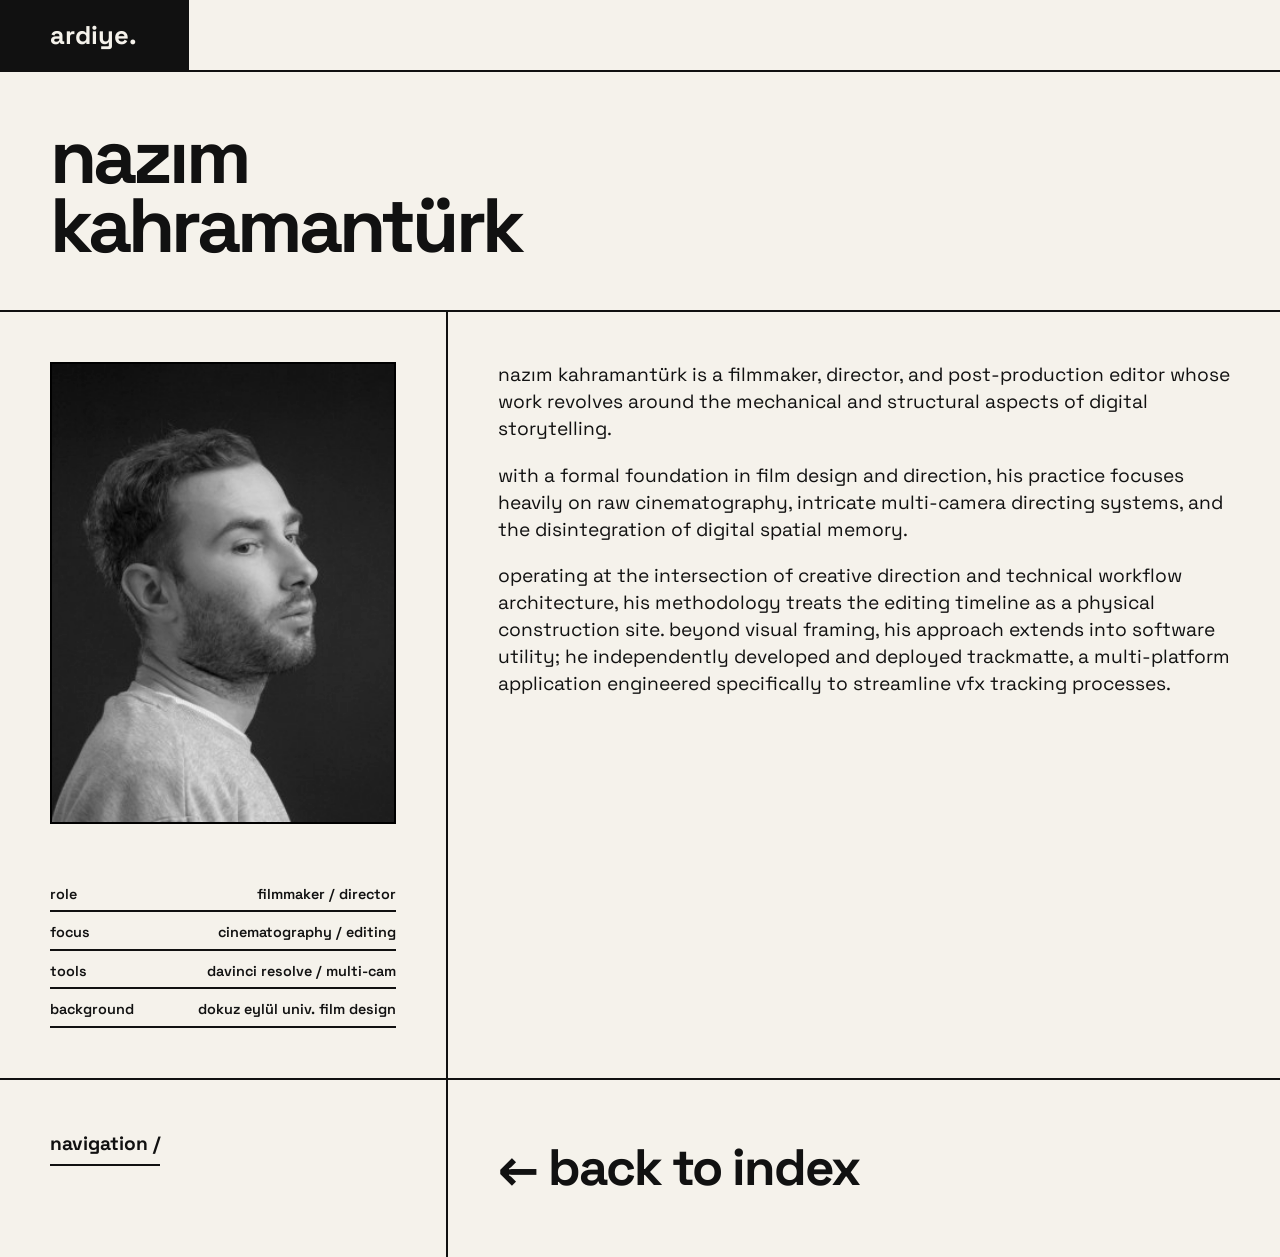
==== artist-nazim.html @ 54eaecc5 "Create artist-nazim.html" ====
<!DOCTYPE html>
<html lang="en">
<head>
  <meta charset="UTF-8">
  <meta name="viewport" content="width=device-width, initial-scale=1.0">
  <title>nazım kahramantürk / ardiye.</title>
  <link rel="stylesheet" href="style.css">
</head>
<body>

  <header class="header">
    <a href="index.html" class="logo">ardiye.</a>
    <button class="menu-btn" onclick="window.location.href='index.html'">&larr; back</button>
  </header>

  <main>
    <section class="detail-hero">
      <h1 class="detail-title">nazım<br>kahramantürk</h1>
    </section>

    <section class="grid-section">
      <div class="section-head">
        <img src="images/nazim-portrait.jpg" alt="nazım kahramantürk" class="detail-img portrait">
        <ul class="detail-meta-list">
          <li><span>role</span> <span>filmmaker / director</span></li>
          <li><span>focus</span> <span>cinematography / editing</span></li>
          <li><span>tools</span> <span>davinci resolve / multi-cam</span></li>
          <li><span>background</span> <span>dokuz eylül univ. film design</span></li>
        </ul>
      </div>
      
      <div class="section-body">
        <div class="text-body" style="font-size: clamp(1.2rem, 1.5vw, 1.5rem); line-height: 1.4;">
          <p>nazım kahramantürk is a filmmaker, director, and post-production editor whose work revolves around the mechanical and structural aspects of digital storytelling.</p>
          <p>with a formal foundation in film design and direction, his practice focuses heavily on raw cinematography, intricate multi-camera directing systems, and the disintegration of digital spatial memory.</p>
          <p>operating at the intersection of creative direction and technical workflow architecture, his methodology treats the editing timeline as a physical construction site. beyond visual framing, his approach extends into software utility; he independently developed and deployed trackmatte, a multi-platform application engineered specifically to streamline vfx tracking processes.</p>
        </div>
      </div>
    </section>

    <section class="grid-section" style="border-bottom: none;">
      <div class="section-head"><span class="section-num">navigation /</span></div>
      <div class="section-body">
        <a href="index.html#residents" class="back-link">&larr; back to index</a>
      </div>
    </section>
  </main>

  <script src="app.js"></script>
</body>
</html>
---- style.css ----
/* ==========================================
   ARDIYE // PURE BAUHAUS (RED & INK ONLY)
   ========================================== */
@import url('https://fonts.googleapis.com/css2?family=Space+Grotesk:wght@300;400;600;700&display=swap');

:root {
  /* Strictly Red & Black Palette */
  --b-bg: #f5f2eb;       
  --b-ink: #111111;      
  --b-red: #da291c;      
  
  /* Layout */
  --border-main: 2.5px solid var(--b-ink);
  --pad: clamp(20px, 4vw, 50px);
  --h-height: clamp(60px, 8vh, 80px);
  --f-main: 'Space Grotesk', sans-serif;
}

*, *::before, *::after { box-sizing: border-box; margin: 0; padding: 0; }
html { scroll-behavior: smooth; background: var(--b-bg); }

body {
  background-color: var(--b-bg);
  color: var(--b-ink);
  font-family: var(--f-main);
  font-size: 18px;
  line-height: 1.5;
  text-transform: lowercase; 
  -webkit-font-smoothing: antialiased;
  overflow-x: hidden;
}

a, button { text-decoration: none; color: inherit; outline: none; background: none; border: none; cursor: pointer; }

/* --- HEADER & NAVIGATION --- */
.header {
  position: fixed; top: 0; left: 0; width: 100%; 
  height: var(--h-height);
  display: flex; justify-content: space-between; align-items: center;
  background: var(--b-bg);
  border-bottom: var(--border-main);
  z-index: 1000;
}

.logo { 
  font-weight: 700; font-size: clamp(1.5rem, 2vw, 2rem); 
  padding: 0 var(--pad); border-right: var(--border-main);
  height: 100%; display: flex; align-items: center;
  background: var(--b-ink); color: var(--b-bg);
  transition: all 0.3s ease;
}
.logo:hover { background: var(--b-red); color: var(--b-bg); }

.desktop-nav { display: flex; height: 100%; flex: 1; }
.nav-link { 
  padding: 0 clamp(15px, 2vw, 30px); font-weight: 600;
  border-right: var(--border-main);
  display: flex; align-items: center; justify-content: center;
  transition: all 0.2s ease;
}
.nav-link:hover { background: var(--b-red); color: var(--b-bg); } 

.menu-btn { 
  display: none; padding: 0 var(--pad); font-weight: 700; 
  height: 100%; border-left: var(--border-main); transition: all 0.2s ease;
}
.menu-btn:hover { background: var(--b-red); color: var(--b-bg); }

/* --- MOBILE DRAWER --- */
.mobile-drawer {
  position: fixed; top: var(--h-height); left: 0; width: 100%;
  background: var(--b-bg); border-bottom: var(--border-main);
  display: flex; flex-direction: column; 
  transform: translateY(-100%); opacity: 0; pointer-events: none;
  transition: all 0.4s ease; z-index: 999;
}
.mobile-drawer.is-open { transform: translateY(0); opacity: 1; pointer-events: auto; }
.mobile-drawer .nav-link { 
  border-right: none; border-bottom: var(--border-main); 
  padding: 20px var(--pad); justify-content: flex-start; 
}
.mobile-drawer .nav-link:hover { background: var(--b-red); color: var(--b-bg); }

/* --- HERO SECTION --- */
.hero {
  margin-top: var(--h-height); 
  min-height: calc(75vh - var(--h-height)); 
  padding: var(--pad); 
  display: flex; align-items: flex-end;
  border-bottom: var(--border-main);
}
.hero-title {
  font-size: clamp(3rem, 10vw, 12rem);
  font-weight: 700; line-height: 0.85; letter-spacing: -0.05em;
}
.hero-title span { 
  display: block; font-size: clamp(1rem, 2vw, 2rem); 
  font-weight: 400; color: var(--b-ink); 
  margin-bottom: 20px; letter-spacing: 0; 
}

/* --- GRID SYSTEM & SECTIONS (35% / 65% RATIO) --- */
.grid-section { border-bottom: var(--border-main); display: grid; grid-template-columns: 35% 65%; }

.section-head { 
  padding: var(--pad); border-right: var(--border-main); 
  display: flex; flex-direction: column; justify-content: flex-start; gap: 30px;
}
.title-group { display: flex; flex-direction: column; gap: 5px; }
.section-num { font-size: 1.2rem; font-weight: 700; color: var(--b-ink); border-bottom: 2px solid var(--b-ink); padding-bottom: 5px; width: max-content; }
.section-title { font-size: clamp(2rem, 3.5vw, 3.5rem); font-weight: 700; letter-spacing: -0.04em; line-height: 1; }
.section-desc { font-size: clamp(1rem, 1.2vw, 1.1rem); font-weight: 600; line-height: 1.4; }

.section-body { padding: var(--pad); }

/* --- TYPOGRAPHY --- */
.text-body { font-size: clamp(1rem, 1.2vw, 1.2rem); display: flex; flex-direction: column; gap: 20px; font-weight: 400; }

/* --- GALLERY CARDS (HOVER: ONLY RED) --- */
.card-grid { display: grid; grid-template-columns: 1fr 1fr; gap: 20px; }

.b-card { 
  border: var(--border-main); padding: 15px; 
  display: flex; flex-direction: column; gap: 12px;
  transition: all 0.2s ease; background: var(--b-bg); color: var(--b-ink);
}
.b-card:hover { 
  transform: translate(-6px, -6px); 
  box-shadow: 6px 6px 0px var(--b-ink); 
  background: var(--b-red); 
  color: var(--b-bg);
}

.card-img { 
  width: 100%; aspect-ratio: 4/3; 
  border: var(--border-main); overflow: hidden; 
  background: var(--b-ink);
}
.card-img.square { aspect-ratio: 1/1; }
.card-img img { width: 100%; height: 100%; object-fit: cover; filter: grayscale(100%) contrast(1.2); transition: filter 0.3s; }
.b-card:hover .card-img img { filter: grayscale(0%); }

.card-meta { 
  font-size: 0.75rem; font-weight: 700; 
  border-bottom: 2px solid currentColor; padding-bottom: 5px; 
  display: flex; justify-content: space-between; 
}
.card-title { font-size: clamp(1.2rem, 1.5vw, 1.8rem); font-weight: 700; letter-spacing: -1px; line-height: 1.1; }
.card-desc { font-size: 0.9rem; line-height: 1.4; }

/* --- FOOTER / CONTACT --- */
.contact-grid { display: flex; align-items: center; justify-content: space-between; height: 100%; }
.contact-icon { 
  color: var(--b-ink); transition: transform 0.2s, color 0.2s; 
  display: inline-block;
}
.contact-icon:hover { color: var(--b-red); transform: scale(1.05); }

.social-nav { display: flex; flex-direction: column; gap: 10px; font-weight: 600; text-align: right; }
.social-nav a { transition: all 0.2s; }
.social-nav a:hover { color: var(--b-red); padding-right: 10px; }

/* --- DETAIL PAGES --- */
.detail-hero { margin-top: var(--h-height); padding: var(--pad); border-bottom: var(--border-main); }
.detail-title { font-size: clamp(3rem, 6vw, 8rem); font-weight: 700; letter-spacing: -0.05em; line-height: 0.9; }

.detail-img { width: 100%; border: var(--border-main); filter: grayscale(100%) contrast(1.2); display: block; }
.detail-img.portrait { aspect-ratio: 3/4; object-fit: cover; }

.detail-meta-list { display: flex; flex-direction: column; gap: 10px; font-weight: 600; font-size: 0.9rem; margin-top: 30px; }
.detail-meta-list li { border-bottom: 2px solid var(--b-ink); padding-bottom: 5px; display: flex; justify-content: space-between; }

.back-link { font-size: clamp(2rem, 4vw, 4rem); font-weight: 700; letter-spacing: -2px; transition: color 0.2s; }
.back-link:hover { color: var(--b-red); }

/* --- RESPONSIVE BREAKPOINTS --- */
@media (max-width: 950px) {
  .desktop-nav { display: none; }
  .menu-btn { display: flex; align-items: center; justify-content: center; }
  .grid-section { grid-template-columns: 1fr; }
  .section-head { border-right: none; border-bottom: var(--border-main); flex-direction: column; gap: 20px; }
}
@media (max-width: 650px) {
  .card-grid { grid-template-columns: 1fr; }
  .contact-grid { flex-direction: column; align-items: flex-start; gap: 40px; }
  .social-nav { text-align: left; }
  .social-nav a:hover { padding-right: 0; padding-left: 10px; }
}
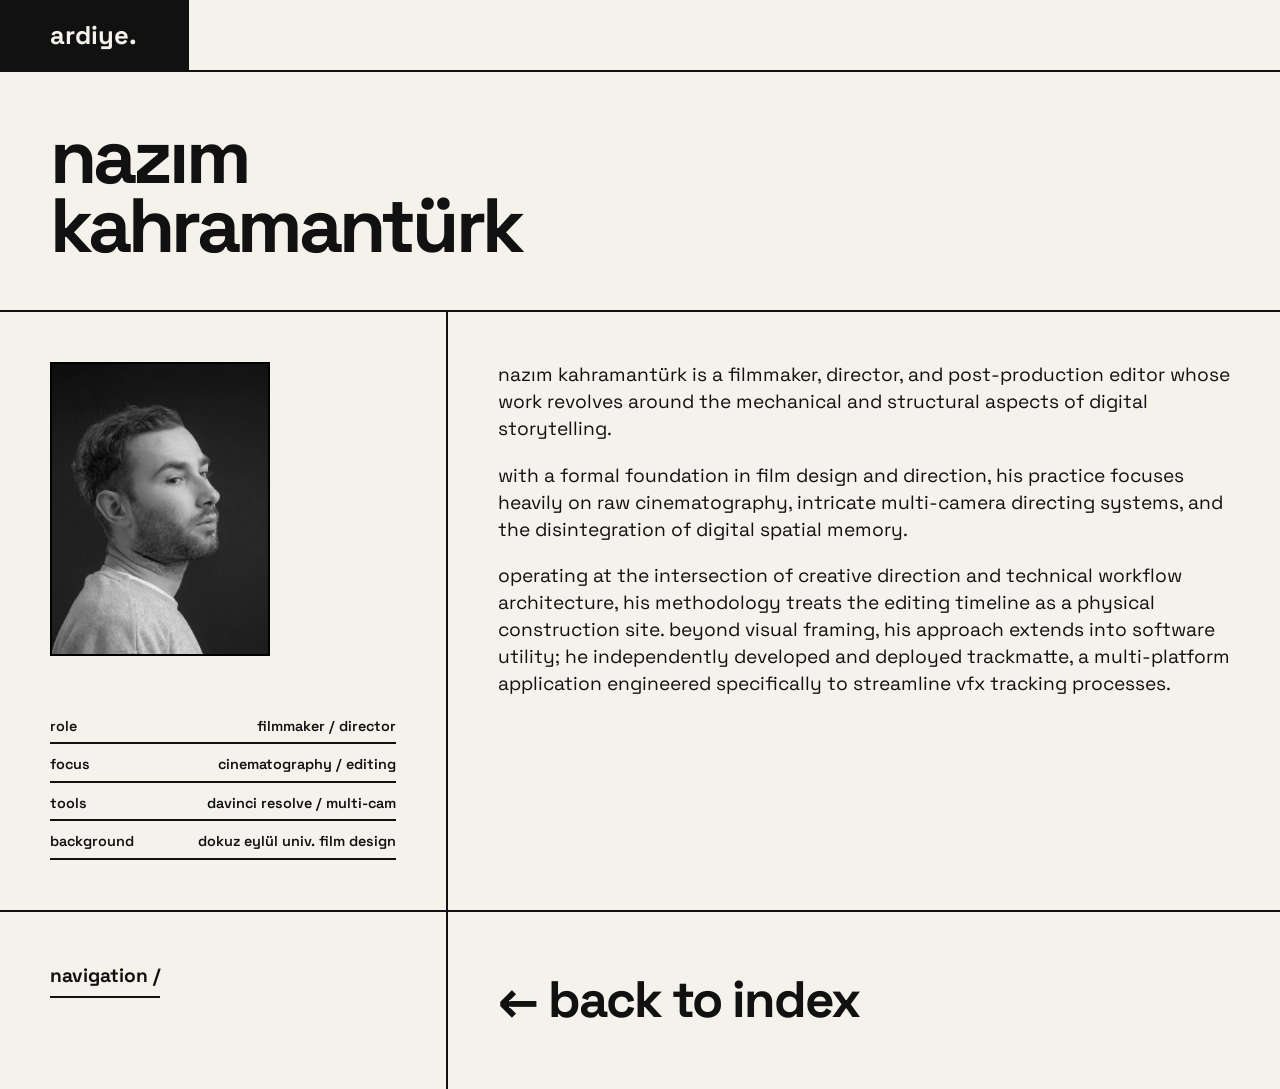
==== commit e2801ea5: "Update artist-nazim.html" ====
--- a/artist-nazim.html
+++ b/artist-nazim.html
@@ -20,6 +20,7 @@
 
     <section class="grid-section">
       <div class="section-head">
+        <!-- portrait class'ı sayesinde style.css'ten %50 genişlik alacak -->
         <img src="images/nazim-portrait.jpg" alt="nazım kahramantürk" class="detail-img portrait">
         <ul class="detail-meta-list">
           <li><span>role</span> <span>filmmaker / director</span></li>
--- a/style.css
+++ b/style.css
@@ -1,5 +1,5 @@
 /* ==========================================
-   ARDIYE // PURE BAUHAUS (RED & INK ONLY)
+   ARDIYE // PURE BAUHAUS (INK & RED ACCENTS)
    ========================================== */
 @import url('https://fonts.googleapis.com/css2?family=Space+Grotesk:wght@300;400;600;700&display=swap');
 
@@ -58,7 +58,7 @@
   display: flex; align-items: center; justify-content: center;
   transition: all 0.2s ease;
 }
-.nav-link:hover { background: var(--b-red); color: var(--b-bg); } 
+.nav-link:hover { background: var(--b-red); color: var(--b-bg); } /* Menü hover: kırmızı */
 
 .menu-btn { 
   display: none; padding: 0 var(--pad); font-weight: 700; 
@@ -116,7 +116,7 @@
 /* --- TYPOGRAPHY --- */
 .text-body { font-size: clamp(1rem, 1.2vw, 1.2rem); display: flex; flex-direction: column; gap: 20px; font-weight: 400; }
 
-/* --- GALLERY CARDS (HOVER: ONLY RED) --- */
+/* --- GALLERY CARDS (HOVER: ONLY BLACK NOW) --- */
 .card-grid { display: grid; grid-template-columns: 1fr 1fr; gap: 20px; }
 
 .b-card { 
@@ -127,7 +127,7 @@
 .b-card:hover { 
   transform: translate(-6px, -6px); 
   box-shadow: 6px 6px 0px var(--b-ink); 
-  background: var(--b-red); 
+  background: var(--b-ink); /* Hover rengi tamamen siyah yapıldı */
   color: var(--b-bg);
 }
 
@@ -148,24 +148,40 @@
 .card-title { font-size: clamp(1.2rem, 1.5vw, 1.8rem); font-weight: 700; letter-spacing: -1px; line-height: 1.1; }
 .card-desc { font-size: 0.9rem; line-height: 1.4; }
 
-/* --- FOOTER / CONTACT --- */
+/* --- FOOTER / CONTACT (INVERTED - SOLID BLACK BLOCK) --- */
+#contact {
+  background-color: var(--b-ink);
+  color: var(--b-bg);
+}
+#contact .section-head {
+  border-right: 2.5px solid var(--b-bg); /* Siyah zemin üzerindeki dikey çizgi kağıt rengi oldu */
+}
+#contact .section-num {
+  color: var(--b-bg);
+  border-bottom-color: var(--b-bg);
+}
+#contact .section-desc {
+  color: rgba(245, 242, 235, 0.7); /* Alt metin biraz daha yumuşak */
+}
 .contact-grid { display: flex; align-items: center; justify-content: space-between; height: 100%; }
+
 .contact-icon { 
-  color: var(--b-ink); transition: transform 0.2s, color 0.2s; 
+  color: var(--b-bg); /* İkon kağıt rengi */
+  transition: transform 0.2s, color 0.2s; 
   display: inline-block;
 }
-.contact-icon:hover { color: var(--b-red); transform: scale(1.05); }
+.contact-icon:hover { color: var(--b-red); transform: scale(1.05); } /* Kırmızı vurgu korundu */
 
 .social-nav { display: flex; flex-direction: column; gap: 10px; font-weight: 600; text-align: right; }
-.social-nav a { transition: all 0.2s; }
-.social-nav a:hover { color: var(--b-red); padding-right: 10px; }
+.social-nav a { color: var(--b-bg); transition: all 0.2s; } /* Yazılar kağıt rengi */
+.social-nav a:hover { color: var(--b-red); padding-right: 10px; } /* Hover Kırmızı */
 
 /* --- DETAIL PAGES --- */
 .detail-hero { margin-top: var(--h-height); padding: var(--pad); border-bottom: var(--border-main); }
 .detail-title { font-size: clamp(3rem, 6vw, 8rem); font-weight: 700; letter-spacing: -0.05em; line-height: 0.9; }
 
 .detail-img { width: 100%; border: var(--border-main); filter: grayscale(100%) contrast(1.2); display: block; }
-.detail-img.portrait { aspect-ratio: 3/4; object-fit: cover; }
+.detail-img.portrait { width: 50%; min-width: 220px; aspect-ratio: 3/4; object-fit: cover; }
 
 .detail-meta-list { display: flex; flex-direction: column; gap: 10px; font-weight: 600; font-size: 0.9rem; margin-top: 30px; }
 .detail-meta-list li { border-bottom: 2px solid var(--b-ink); padding-bottom: 5px; display: flex; justify-content: space-between; }
@@ -179,6 +195,10 @@
   .menu-btn { display: flex; align-items: center; justify-content: center; }
   .grid-section { grid-template-columns: 1fr; }
   .section-head { border-right: none; border-bottom: var(--border-main); flex-direction: column; gap: 20px; }
+  
+  /* Footer mobilde alta düştüğünde yatay çizgi rengi kağıt rengi olur */
+  #contact .section-head { border-right: none; border-bottom: 2.5px solid var(--b-bg); }
+  .detail-img.portrait { width: 100%; } 
 }
 @media (max-width: 650px) {
   .card-grid { grid-template-columns: 1fr; }
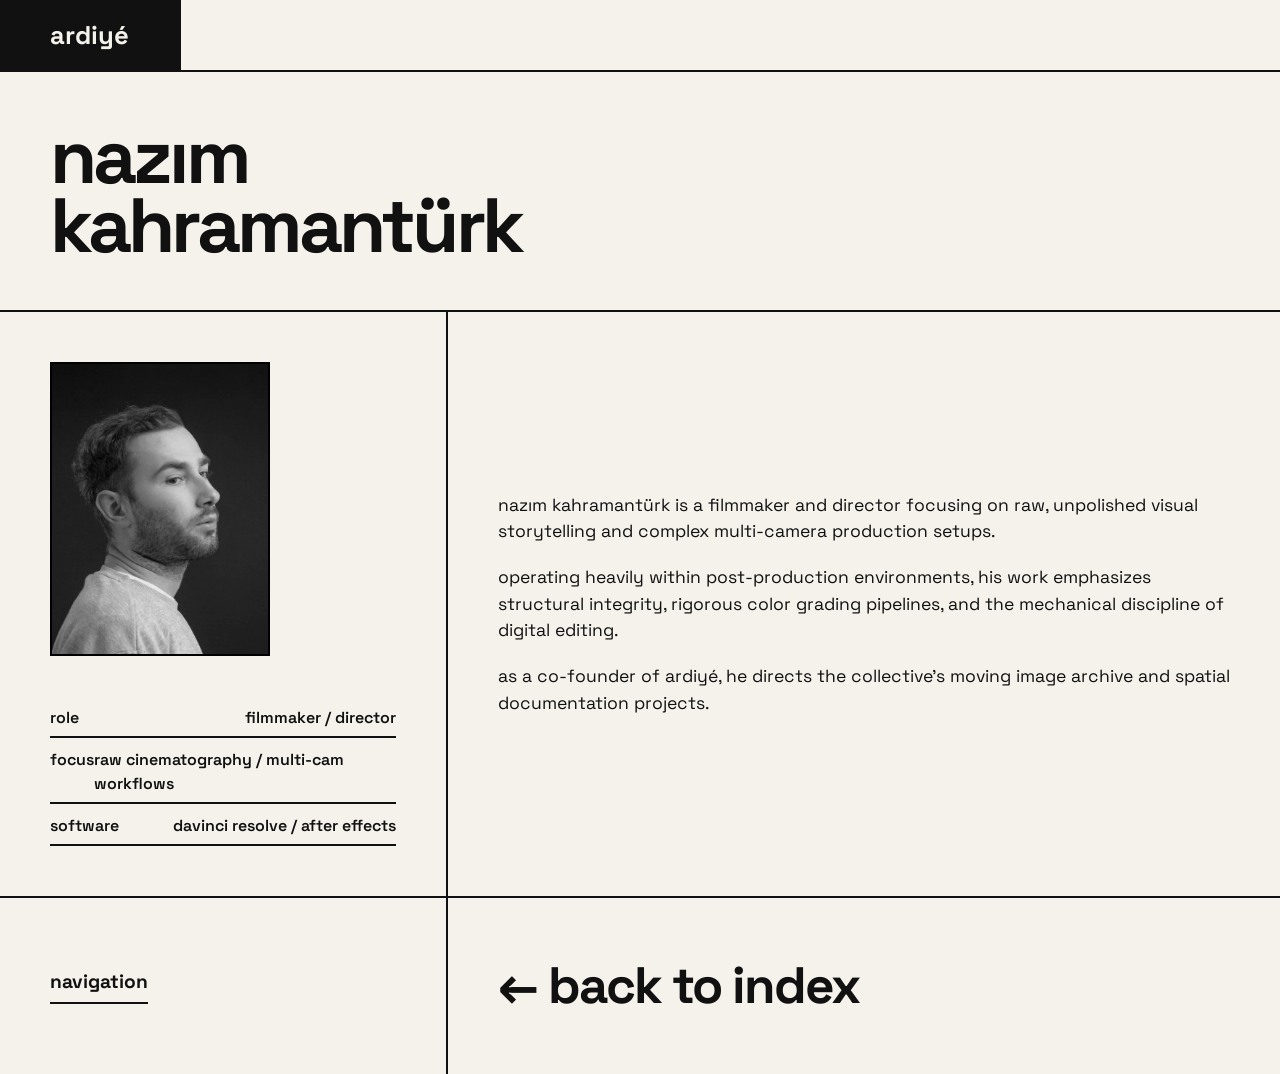
==== commit 4695f467: "Add files via upload" ====
--- a/artist-nazim.html
+++ b/artist-nazim.html
@@ -3,13 +3,13 @@
 <head>
   <meta charset="UTF-8">
   <meta name="viewport" content="width=device-width, initial-scale=1.0">
-  <title>nazım kahramantürk / ardiye.</title>
+  <title>nazım kahramantürk / ardiyé</title>
   <link rel="stylesheet" href="style.css">
 </head>
 <body>
 
   <header class="header">
-    <a href="index.html" class="logo">ardiye.</a>
+    <a href="index.html" class="logo">ardiyé</a>
     <button class="menu-btn" onclick="window.location.href='index.html'">&larr; back</button>
   </header>
 
@@ -20,27 +20,25 @@
 
     <section class="grid-section">
       <div class="section-head">
-        <!-- portrait class'ı sayesinde style.css'ten %50 genişlik alacak -->
         <img src="images/nazim-portrait.jpg" alt="nazım kahramantürk" class="detail-img portrait">
         <ul class="detail-meta-list">
           <li><span>role</span> <span>filmmaker / director</span></li>
-          <li><span>focus</span> <span>cinematography / editing</span></li>
-          <li><span>tools</span> <span>davinci resolve / multi-cam</span></li>
-          <li><span>background</span> <span>dokuz eylül univ. film design</span></li>
+          <li><span>focus</span> <span>raw cinematography / multi-cam workflows</span></li>
+          <li><span>software</span> <span>davinci resolve / after effects</span></li>
         </ul>
       </div>
       
       <div class="section-body">
-        <div class="text-body" style="font-size: clamp(1.2rem, 1.5vw, 1.5rem); line-height: 1.4;">
-          <p>nazım kahramantürk is a filmmaker, director, and post-production editor whose work revolves around the mechanical and structural aspects of digital storytelling.</p>
-          <p>with a formal foundation in film design and direction, his practice focuses heavily on raw cinematography, intricate multi-camera directing systems, and the disintegration of digital spatial memory.</p>
-          <p>operating at the intersection of creative direction and technical workflow architecture, his methodology treats the editing timeline as a physical construction site. beyond visual framing, his approach extends into software utility; he independently developed and deployed trackmatte, a multi-platform application engineered specifically to streamline vfx tracking processes.</p>
+        <div class="text-body">
+          <p>nazım kahramantürk is a filmmaker and director focusing on raw, unpolished visual storytelling and complex multi-camera production setups.</p>
+          <p>operating heavily within post-production environments, his work emphasizes structural integrity, rigorous color grading pipelines, and the mechanical discipline of digital editing.</p>
+          <p>as a co-founder of ardiyé, he directs the collective's moving image archive and spatial documentation projects.</p>
         </div>
       </div>
     </section>
 
     <section class="grid-section" style="border-bottom: none;">
-      <div class="section-head"><span class="section-num">navigation /</span></div>
+      <div class="section-head"><span class="section-num">navigation</span></div>
       <div class="section-body">
         <a href="index.html#residents" class="back-link">&larr; back to index</a>
       </div>
@@ -49,4 +47,4 @@
 
   <script src="app.js"></script>
 </body>
-</html>
+</html>
--- a/style.css
+++ b/style.css
@@ -1,15 +1,13 @@
 /* ==========================================
-   ARDIYE // PURE BAUHAUS (INK & RED ACCENTS)
+   ARDIYE // PURE BAUHAUS (NAV LEFT MASTER CSS)
    ========================================== */
 @import url('https://fonts.googleapis.com/css2?family=Space+Grotesk:wght@300;400;600;700&display=swap');
 
 :root {
-  /* Strictly Red & Black Palette */
   --b-bg: #f5f2eb;       
   --b-ink: #111111;      
   --b-red: #da291c;      
   
-  /* Layout */
   --border-main: 2.5px solid var(--b-ink);
   --pad: clamp(20px, 4vw, 50px);
   --h-height: clamp(60px, 8vh, 80px);
@@ -32,7 +30,7 @@
 
 a, button { text-decoration: none; color: inherit; outline: none; background: none; border: none; cursor: pointer; }
 
-/* --- HEADER & NAVIGATION --- */
+/* --- HEADER & NAVIGATION (SOLA DAYALI / ESKİ DÜZEN) --- */
 .header {
   position: fixed; top: 0; left: 0; width: 100%; 
   height: var(--h-height);
@@ -47,7 +45,7 @@
   padding: 0 var(--pad); border-right: var(--border-main);
   height: 100%; display: flex; align-items: center;
   background: var(--b-ink); color: var(--b-bg);
-  transition: all 0.3s ease;
+  transition: background 0.3s ease;
 }
 .logo:hover { background: var(--b-red); color: var(--b-bg); }
 
@@ -56,13 +54,13 @@
   padding: 0 clamp(15px, 2vw, 30px); font-weight: 600;
   border-right: var(--border-main);
   display: flex; align-items: center; justify-content: center;
-  transition: all 0.2s ease;
-}
-.nav-link:hover { background: var(--b-red); color: var(--b-bg); } /* Menü hover: kırmızı */
+  transition: background 0.2s ease, color 0.2s ease;
+}
+.nav-link:hover { background: var(--b-red); color: var(--b-bg); } 
 
 .menu-btn { 
   display: none; padding: 0 var(--pad); font-weight: 700; 
-  height: 100%; border-left: var(--border-main); transition: all 0.2s ease;
+  height: 100%; border-left: var(--border-main); transition: background 0.2s ease;
 }
 .menu-btn:hover { background: var(--b-red); color: var(--b-bg); }
 
@@ -72,7 +70,7 @@
   background: var(--b-bg); border-bottom: var(--border-main);
   display: flex; flex-direction: column; 
   transform: translateY(-100%); opacity: 0; pointer-events: none;
-  transition: all 0.4s ease; z-index: 999;
+  transition: transform 0.4s ease, opacity 0.4s ease; z-index: 999;
 }
 .mobile-drawer.is-open { transform: translateY(0); opacity: 1; pointer-events: auto; }
 .mobile-drawer .nav-link { 
@@ -84,50 +82,52 @@
 /* --- HERO SECTION --- */
 .hero {
   margin-top: var(--h-height); 
-  min-height: calc(75vh - var(--h-height)); 
+  min-height: 45vh; 
   padding: var(--pad); 
   display: flex; align-items: flex-end;
   border-bottom: var(--border-main);
 }
 .hero-title {
-  font-size: clamp(3rem, 10vw, 12rem);
+  font-size: clamp(3rem, 8vw, 10rem);
   font-weight: 700; line-height: 0.85; letter-spacing: -0.05em;
 }
 .hero-title span { 
-  display: block; font-size: clamp(1rem, 2vw, 2rem); 
+  display: block; font-size: clamp(1rem, 1.5vw, 1.8rem); 
   font-weight: 400; color: var(--b-ink); 
-  margin-bottom: 20px; letter-spacing: 0; 
-}
-
-/* --- GRID SYSTEM & SECTIONS (35% / 65% RATIO) --- */
-.grid-section { border-bottom: var(--border-main); display: grid; grid-template-columns: 35% 65%; }
+  margin-bottom: 15px; letter-spacing: 0; 
+}
+
+/* --- GRID SYSTEM & SECTIONS --- */
+.grid-section { border-bottom: var(--border-main); display: grid; grid-template-columns: 35% 65%; align-items: center; }
 
 .section-head { 
   padding: var(--pad); border-right: var(--border-main); 
-  display: flex; flex-direction: column; justify-content: flex-start; gap: 30px;
+  display: flex; flex-direction: column; justify-content: center; gap: 20px;
+  height: 100%;
 }
 .title-group { display: flex; flex-direction: column; gap: 5px; }
 .section-num { font-size: 1.2rem; font-weight: 700; color: var(--b-ink); border-bottom: 2px solid var(--b-ink); padding-bottom: 5px; width: max-content; }
 .section-title { font-size: clamp(2rem, 3.5vw, 3.5rem); font-weight: 700; letter-spacing: -0.04em; line-height: 1; }
-.section-desc { font-size: clamp(1rem, 1.2vw, 1.1rem); font-weight: 600; line-height: 1.4; }
-
-.section-body { padding: var(--pad); }
+.section-desc { font-size: clamp(1.05rem, 1.3vw, 1.2rem); font-weight: 600; line-height: 1.4; }
+
+.section-body { padding: var(--pad); height: 100%; display: flex; flex-direction: column; justify-content: center; }
 
 /* --- TYPOGRAPHY --- */
-.text-body { font-size: clamp(1rem, 1.2vw, 1.2rem); display: flex; flex-direction: column; gap: 20px; font-weight: 400; }
-
-/* --- GALLERY CARDS (HOVER: ONLY BLACK NOW) --- */
-.card-grid { display: grid; grid-template-columns: 1fr 1fr; gap: 20px; }
+.text-body { font-size: clamp(1.1rem, 1.3vw, 1.3rem); display: flex; flex-direction: column; gap: 20px; font-weight: 400; }
+
+/* --- GALLERY CARDS --- */
+.card-grid { display: grid; grid-template-columns: 1fr 1fr; gap: 20px; width: 100%; }
 
 .b-card { 
-  border: var(--border-main); padding: 15px; 
-  display: flex; flex-direction: column; gap: 12px;
-  transition: all 0.2s ease; background: var(--b-bg); color: var(--b-ink);
+  border: var(--border-main); padding: 18px; 
+  display: flex; flex-direction: column; gap: 14px;
+  transition: transform 0.2s ease, box-shadow 0.2s ease, background 0.2s ease; 
+  background: var(--b-bg); color: var(--b-ink);
 }
 .b-card:hover { 
   transform: translate(-6px, -6px); 
   box-shadow: 6px 6px 0px var(--b-ink); 
-  background: var(--b-ink); /* Hover rengi tamamen siyah yapıldı */
+  background: var(--b-ink); 
   color: var(--b-bg);
 }
 
@@ -137,44 +137,104 @@
   background: var(--b-ink);
 }
 .card-img.square { aspect-ratio: 1/1; }
-.card-img img { width: 100%; height: 100%; object-fit: cover; filter: grayscale(100%) contrast(1.2); transition: filter 0.3s; }
+.card-img img { width: 100%; height: 100%; object-fit: cover; filter: grayscale(100%) contrast(1.2); transition: filter 0.3s ease; }
 .b-card:hover .card-img img { filter: grayscale(0%); }
 
 .card-meta { 
-  font-size: 0.75rem; font-weight: 700; 
-  border-bottom: 2px solid currentColor; padding-bottom: 5px; 
+  font-size: 0.9rem; font-weight: 700; 
+  border-bottom: 2.5px solid currentColor; padding-bottom: 6px; 
   display: flex; justify-content: space-between; 
 }
-.card-title { font-size: clamp(1.2rem, 1.5vw, 1.8rem); font-weight: 700; letter-spacing: -1px; line-height: 1.1; }
-.card-desc { font-size: 0.9rem; line-height: 1.4; }
-
-/* --- FOOTER / CONTACT (INVERTED - SOLID BLACK BLOCK) --- */
+.card-title { font-size: clamp(1.4rem, 1.8vw, 2.1rem); font-weight: 700; letter-spacing: -0.5px; line-height: 1.1; }
+.card-desc { font-size: 1rem; line-height: 1.4; }
+
+/* --- FOOTER / CONTACT --- */
 #contact {
   background-color: var(--b-ink);
   color: var(--b-bg);
-}
+  padding-bottom: clamp(30px, 5vw, 60px);
+  position: relative;
+}
+
+#contact::after {
+  content: '';
+  position: absolute;
+  top: 0;
+  left: 35%;
+  width: 2.5px;
+  height: 100%;
+  background-color: var(--b-bg);
+  pointer-events: none;
+}
+
 #contact .section-head {
-  border-right: 2.5px solid var(--b-bg); /* Siyah zemin üzerindeki dikey çizgi kağıt rengi oldu */
+  border-right: none;
 }
 #contact .section-num {
   color: var(--b-bg);
   border-bottom-color: var(--b-bg);
 }
 #contact .section-desc {
-  color: rgba(245, 242, 235, 0.7); /* Alt metin biraz daha yumuşak */
-}
-.contact-grid { display: flex; align-items: center; justify-content: space-between; height: 100%; }
-
-.contact-icon { 
-  color: var(--b-bg); /* İkon kağıt rengi */
-  transition: transform 0.2s, color 0.2s; 
-  display: inline-block;
-}
-.contact-icon:hover { color: var(--b-red); transform: scale(1.05); } /* Kırmızı vurgu korundu */
-
-.social-nav { display: flex; flex-direction: column; gap: 10px; font-weight: 600; text-align: right; }
-.social-nav a { color: var(--b-bg); transition: all 0.2s; } /* Yazılar kağıt rengi */
-.social-nav a:hover { color: var(--b-red); padding-right: 10px; } /* Hover Kırmızı */
+  color: rgba(245, 242, 235, 0.7);
+}
+
+.footer-container {
+  display: flex;
+  align-items: center;
+  justify-content: space-between;
+  width: 100%;
+  gap: 30px;
+}
+
+.footer-main-action {
+  display: flex;
+  flex-direction: column;
+  gap: 8px;
+}
+
+.footer-action-btn {
+  display: inline-flex;
+  align-items: center;
+  gap: 12px;
+  padding: 14px 22px;
+  border: 2px solid var(--b-bg);
+  color: var(--b-bg);
+  font-weight: 700;
+  font-size: clamp(1.1rem, 1.4vw, 1.4rem);
+  letter-spacing: -0.5px;
+  transition: all 0.2s ease;
+}
+.footer-action-btn:hover {
+  background-color: var(--b-red);
+  border-color: var(--b-red);
+  color: var(--b-bg);
+  transform: translate(-3px, -3px);
+  box-shadow: 3px 3px 0px var(--b-bg);
+}
+
+.footer-note {
+  font-size: 0.9rem;
+  font-weight: 400;
+  color: rgba(245, 242, 235, 0.5);
+  letter-spacing: 0.5px;
+}
+
+.social-nav { 
+  display: flex; 
+  flex-direction: column; 
+  gap: 8px; 
+  font-weight: 600; 
+  font-size: 1.1rem;
+  text-align: right; 
+}
+.social-nav a { 
+  color: var(--b-bg); 
+  transition: color 0.2s ease, padding 0.2s ease; 
+}
+.social-nav a:hover { 
+  color: var(--b-red); 
+  padding-right: 10px; 
+}
 
 /* --- DETAIL PAGES --- */
 .detail-hero { margin-top: var(--h-height); padding: var(--pad); border-bottom: var(--border-main); }
@@ -183,26 +243,30 @@
 .detail-img { width: 100%; border: var(--border-main); filter: grayscale(100%) contrast(1.2); display: block; }
 .detail-img.portrait { width: 50%; min-width: 220px; aspect-ratio: 3/4; object-fit: cover; }
 
-.detail-meta-list { display: flex; flex-direction: column; gap: 10px; font-weight: 600; font-size: 0.9rem; margin-top: 30px; }
-.detail-meta-list li { border-bottom: 2px solid var(--b-ink); padding-bottom: 5px; display: flex; justify-content: space-between; }
-
-.back-link { font-size: clamp(2rem, 4vw, 4rem); font-weight: 700; letter-spacing: -2px; transition: color 0.2s; }
+.detail-meta-list { display: flex; flex-direction: column; gap: 10px; font-weight: 600; font-size: 1rem; margin-top: 30px; }
+.detail-meta-list li { border-bottom: 2.5px solid var(--b-ink); padding-bottom: 6px; display: flex; justify-content: space-between; }
+
+.back-link { font-size: clamp(2rem, 4vw, 4rem); font-weight: 700; letter-spacing: -2px; transition: color 0.2s ease; }
 .back-link:hover { color: var(--b-red); }
 
-/* --- RESPONSIVE BREAKPOINTS --- */
+/* --- RESPONSIVE --- */
 @media (max-width: 950px) {
   .desktop-nav { display: none; }
   .menu-btn { display: flex; align-items: center; justify-content: center; }
-  .grid-section { grid-template-columns: 1fr; }
-  .section-head { border-right: none; border-bottom: var(--border-main); flex-direction: column; gap: 20px; }
+  .grid-section { grid-template-columns: 1fr; align-items: stretch; }
+  .section-head { border-right: none; border-bottom: var(--border-main); flex-direction: column; gap: 20px; height: auto; }
+  .section-body { height: auto; }
   
-  /* Footer mobilde alta düştüğünde yatay çizgi rengi kağıt rengi olur */
-  #contact .section-head { border-right: none; border-bottom: 2.5px solid var(--b-bg); }
-  .detail-img.portrait { width: 100%; } 
+  #contact::after { display: none; }
+  #contact .section-head { border-bottom: 2.5px solid var(--b-bg) !important; }
 }
 @media (max-width: 650px) {
   .card-grid { grid-template-columns: 1fr; }
-  .contact-grid { flex-direction: column; align-items: flex-start; gap: 40px; }
-  .social-nav { text-align: left; }
-  .social-nav a:hover { padding-right: 0; padding-left: 10px; }
-}
+  .footer-container { 
+    flex-direction: column; 
+    align-items: flex-start; 
+    gap: 30px; 
+  }
+  .social-nav { text-align: left; font-size: 1rem; }
+  .social-nav a:hover { padding-right: 0; padding-left: 8px; }
+}
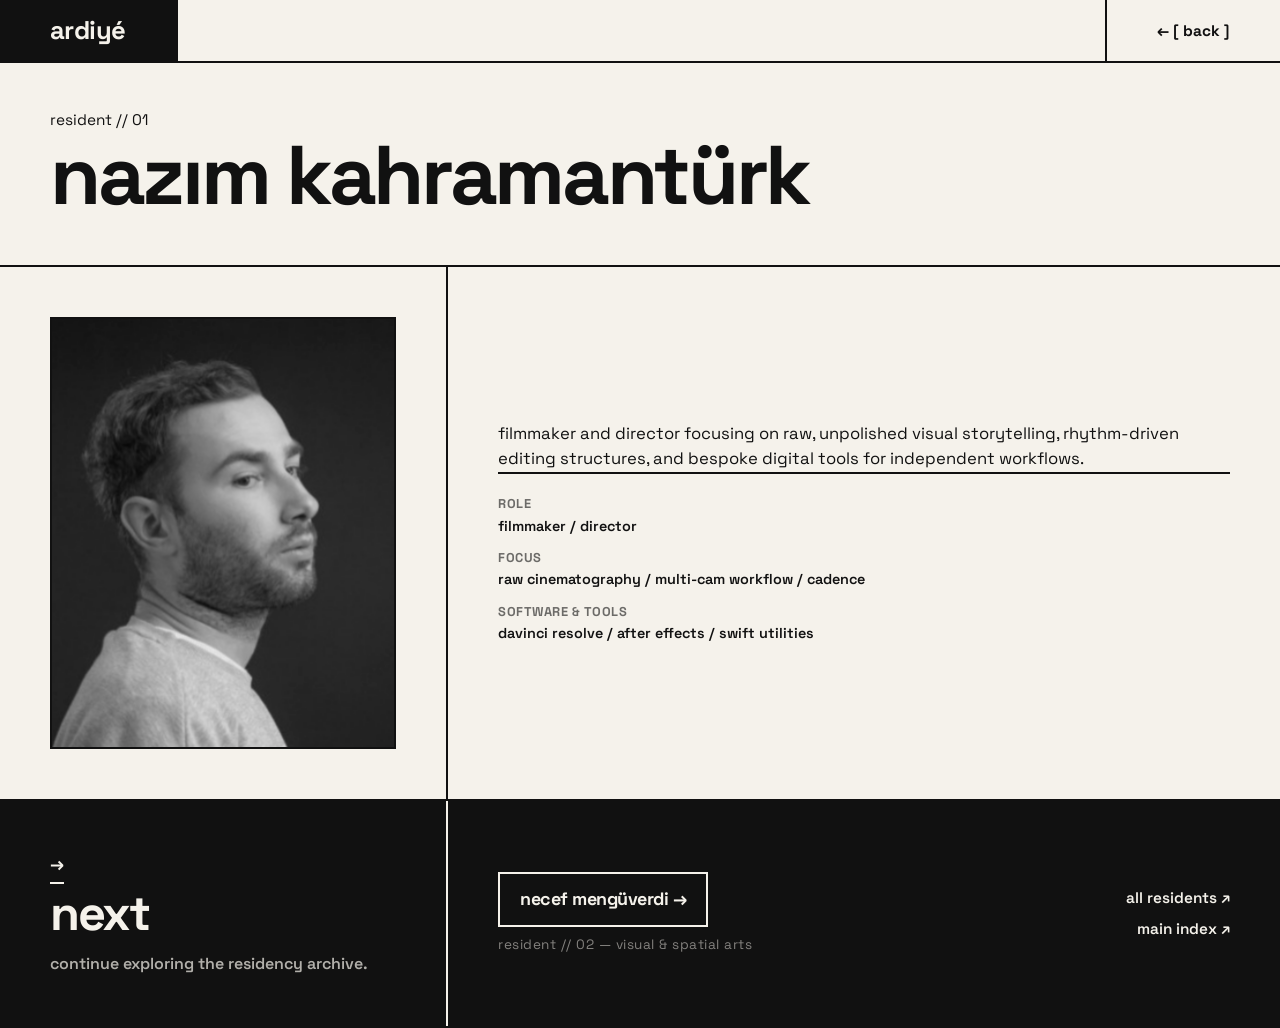
==== commit 7f210302: "Update artist-nazim.html" ====
--- a/artist-nazim.html
+++ b/artist-nazim.html
@@ -1,50 +1,84 @@
 <!DOCTYPE html>
-<html lang="en">
+<html lang="tr">
 <head>
   <meta charset="UTF-8">
-  <meta name="viewport" content="width=device-width, initial-scale=1.0">
-  <title>nazım kahramantürk / ardiyé</title>
+  <meta name="viewport" content="width=device-width, initial-scale=1.0, viewport-fit=cover">
+  <meta http-equiv="Content-Security-Policy" content="upgrade-insecure-requests">
+  <title>nazım kahramantürk — resident 01 // ardiyé</title>
   <link rel="stylesheet" href="style.css">
+  <script src="app.js" defer></script>
 </head>
 <body>
 
-  <header class="header">
+  <!-- HEADER -->
+  <header class="header header-detail">
     <a href="index.html" class="logo">ardiyé</a>
-    <button class="menu-btn" onclick="window.location.href='index.html'">&larr; back</button>
+    <a href="index.html#residents" class="back-btn">&larr; [ back ]</a>
+  </header>
+
+  <!-- ARTIST HERO -->
+  <header class="artist-hero">
+    <h1 class="artist-name">
+      <span>resident // 01</span>
+      nazım kahramantürk
+    </h1>
   </header>
 
   <main>
-    <section class="detail-hero">
-      <h1 class="detail-title">nazım<br>kahramantürk</h1>
-    </section>
-
+    <!-- PRACTITIONER SPEC & PORTRAIT -->
     <section class="grid-section">
       <div class="section-head">
-        <img src="images/nazim-portrait.jpg" alt="nazım kahramantürk" class="detail-img portrait">
-        <ul class="detail-meta-list">
-          <li><span>role</span> <span>filmmaker / director</span></li>
-          <li><span>focus</span> <span>raw cinematography / multi-cam workflows</span></li>
-          <li><span>software</span> <span>davinci resolve / after effects</span></li>
-        </ul>
+        <div class="artist-portrait-frame">
+          <img src="images/nazim-portrait.jpg" alt="nazım kahramantürk" class="parallax-img">
+        </div>
       </div>
-      
       <div class="section-body">
         <div class="text-body">
-          <p>nazım kahramantürk is a filmmaker and director focusing on raw, unpolished visual storytelling and complex multi-camera production setups.</p>
-          <p>operating heavily within post-production environments, his work emphasizes structural integrity, rigorous color grading pipelines, and the mechanical discipline of digital editing.</p>
-          <p>as a co-founder of ardiyé, he directs the collective's moving image archive and spatial documentation projects.</p>
+          <p>filmmaker and director focusing on raw, unpolished visual storytelling, rhythm-driven editing structures, and bespoke digital tools for independent workflows.</p>
         </div>
+
+        <ul class="spec-list">
+          <li class="spec-item">
+            <span class="spec-label">role</span>
+            <span class="spec-value">filmmaker / director</span>
+          </li>
+          <li class="spec-item">
+            <span class="spec-label">focus</span>
+            <span class="spec-value">raw cinematography / multi-cam workflow / cadence</span>
+          </li>
+          <li class="spec-item">
+            <span class="spec-label">software & tools</span>
+            <span class="spec-value">davinci resolve / after effects / swift utilities</span>
+          </li>
+        </ul>
       </div>
     </section>
 
-    <section class="grid-section" style="border-bottom: none;">
-      <div class="section-head"><span class="section-num">navigation</span></div>
+    <!-- FOOTER TRANSITION -->
+    <footer class="grid-section" id="contact">
+      <div class="section-head">
+        <div class="title-group">
+          <span class="section-num">&rarr;</span>
+          <h2 class="section-title">next</h2>
+        </div>
+        <p class="section-desc">continue exploring the residency archive.</p>
+      </div>
       <div class="section-body">
-        <a href="index.html#residents" class="back-link">&larr; back to index</a>
+        <div class="footer-container">
+          <div class="footer-main-action">
+            <a href="artist-necef.html" class="footer-action-btn">
+              necef mengüverdi &rarr;
+            </a>
+            <span class="footer-note">resident // 02 — visual & spatial arts</span>
+          </div>
+          <nav class="social-nav" aria-label="Navigasyon">
+            <a href="index.html#residents">all residents &nearr;</a>
+            <a href="index.html">main index &nearr;</a>
+          </nav>
+        </div>
       </div>
-    </section>
+    </footer>
   </main>
 
-  <script src="app.js"></script>
 </body>
-</html>+</html>
--- a/style.css
+++ b/style.css
@@ -1,6 +1,7 @@
-/* ==========================================
-   ARDIYE // PURE BAUHAUS (NAV LEFT MASTER CSS)
-   ========================================== */
+/* =======================================================
+   ARDIYÉ // PURE BAUHAUS DESIGN SYSTEM
+   Master Stylesheet — 100% Responsive & Hardware-Accelerated
+   ======================================================= */
 @import url('https://fonts.googleapis.com/css2?family=Space+Grotesk:wght@300;400;600;700&display=swap');
 
 :root {
@@ -9,166 +10,445 @@
   --b-red: #da291c;      
   
   --border-main: 2.5px solid var(--b-ink);
-  --pad: clamp(20px, 4vw, 50px);
-  --h-height: clamp(60px, 8vh, 80px);
-  --f-main: 'Space Grotesk', sans-serif;
-}
-
-*, *::before, *::after { box-sizing: border-box; margin: 0; padding: 0; }
-html { scroll-behavior: smooth; background: var(--b-bg); }
+  --pad: clamp(16px, 4vw, 50px);
+  --h-height: clamp(56px, 7vh, 80px);
+  --f-main: 'Space Grotesk', -apple-system, BlinkMacSystemFont, "Segoe UI", Roboto, sans-serif;
+}
+
+*, *::before, *::after { 
+  box-sizing: border-box; 
+  margin: 0; 
+  padding: 0; 
+}
+
+html { 
+  scroll-behavior: smooth; 
+  scroll-padding-top: var(--h-height);
+  background: var(--b-bg); 
+  -webkit-text-size-adjust: 100%;
+}
 
 body {
   background-color: var(--b-bg);
   color: var(--b-ink);
   font-family: var(--f-main);
-  font-size: 18px;
+  font-size: clamp(16px, 1.2vw, 18px);
   line-height: 1.5;
   text-transform: lowercase; 
+  text-rendering: optimizeLegibility;
   -webkit-font-smoothing: antialiased;
+  -moz-osx-font-smoothing: grayscale;
   overflow-x: hidden;
-}
-
-a, button { text-decoration: none; color: inherit; outline: none; background: none; border: none; cursor: pointer; }
-
-/* --- HEADER & NAVIGATION (SOLA DAYALI / ESKİ DÜZEN) --- */
+  width: 100%;
+}
+
+a, button { 
+  text-decoration: none; 
+  color: inherit; 
+  outline: none; 
+  background: none; 
+  border: none; 
+  cursor: pointer; 
+}
+
+/* --- HEADER & NAVIGATION --- */
 .header {
-  position: fixed; top: 0; left: 0; width: 100%; 
+  position: fixed; 
+  top: 0; 
+  left: 0; 
+  width: 100%; 
   height: var(--h-height);
-  display: flex; justify-content: space-between; align-items: center;
+  display: grid;
+  grid-template-columns: 35% 65%;
   background: var(--b-bg);
   border-bottom: var(--border-main);
   z-index: 1000;
+  transform: translateZ(0);
 }
 
 .logo { 
-  font-weight: 700; font-size: clamp(1.5rem, 2vw, 2rem); 
-  padding: 0 var(--pad); border-right: var(--border-main);
-  height: 100%; display: flex; align-items: center;
-  background: var(--b-ink); color: var(--b-bg);
-  transition: background 0.3s ease;
-}
-.logo:hover { background: var(--b-red); color: var(--b-bg); }
-
-.desktop-nav { display: flex; height: 100%; flex: 1; }
+  font-weight: 700; 
+  font-size: clamp(1.3rem, 2vw, 2rem); 
+  padding: 0 var(--pad); 
+  border-right: var(--border-main);
+  height: 100%; 
+  display: flex; 
+  align-items: center;
+  background-color: var(--b-ink); 
+  color: var(--b-bg);
+  width: 100%;
+  letter-spacing: -0.02em;
+  transition: color 0.15s ease;
+  white-space: nowrap;
+}
+.logo:hover { 
+  color: var(--b-red); 
+}
+
+.desktop-nav { 
+  display: grid; 
+  grid-template-columns: repeat(4, 1fr);
+  height: 100%; 
+  width: 100%;
+}
+
 .nav-link { 
-  padding: 0 clamp(15px, 2vw, 30px); font-weight: 600;
+  padding: 0 10px; 
+  font-weight: 600;
   border-right: var(--border-main);
-  display: flex; align-items: center; justify-content: center;
-  transition: background 0.2s ease, color 0.2s ease;
-}
-.nav-link:hover { background: var(--b-red); color: var(--b-bg); } 
+  display: flex; 
+  align-items: center; 
+  justify-content: center;
+  height: 100%;
+  background: var(--b-bg);
+  color: var(--b-ink);
+  transition: background-color 0.1s ease, color 0.1s ease;
+  white-space: nowrap;
+}
+.nav-link:last-child {
+  border-right: var(--border-main);
+}
+.nav-link:hover { 
+  background-color: var(--b-red); 
+  color: var(--b-bg); 
+}
 
 .menu-btn { 
-  display: none; padding: 0 var(--pad); font-weight: 700; 
-  height: 100%; border-left: var(--border-main); transition: background 0.2s ease;
-}
-.menu-btn:hover { background: var(--b-red); color: var(--b-bg); }
+  display: none; 
+  padding: 0 var(--pad); 
+  font-family: var(--f-main);
+  font-weight: 700; 
+  font-size: clamp(0.9rem, 1.2vw, 1rem);
+  height: 100%; 
+  border-left: var(--border-main); 
+  background: var(--b-bg);
+  color: var(--b-ink);
+  transition: background-color 0.1s ease, color 0.1s ease;
+  white-space: nowrap;
+}
+.menu-btn:hover { 
+  background-color: var(--b-red); 
+  color: var(--b-bg); 
+}
+
+/* Detay Sayfaları İçin Özel Header */
+.header-detail {
+  display: flex !important;
+  justify-content: space-between;
+  align-items: stretch;
+  width: 100%;
+}
+.header-detail .logo {
+  width: auto;
+  flex: none;
+  border-right: var(--border-main);
+  padding: 0 var(--pad);
+}
+.header-detail .back-btn {
+  padding: 0 var(--pad);
+  height: 100%;
+  display: flex;
+  align-items: center;
+  font-weight: 700;
+  font-size: clamp(0.85rem, 1.2vw, 1rem);
+  border-left: var(--border-main);
+  background: var(--b-bg);
+  color: var(--b-ink);
+  transition: background-color 0.1s ease, color 0.1s ease;
+  white-space: nowrap;
+}
+.header-detail .back-btn:hover {
+  background-color: var(--b-red);
+  color: var(--b-bg);
+}
 
 /* --- MOBILE DRAWER --- */
 .mobile-drawer {
-  position: fixed; top: var(--h-height); left: 0; width: 100%;
-  background: var(--b-bg); border-bottom: var(--border-main);
-  display: flex; flex-direction: column; 
-  transform: translateY(-100%); opacity: 0; pointer-events: none;
-  transition: transform 0.4s ease, opacity 0.4s ease; z-index: 999;
-}
-.mobile-drawer.is-open { transform: translateY(0); opacity: 1; pointer-events: auto; }
+  position: fixed; 
+  top: var(--h-height); 
+  left: 0; 
+  width: 100%;
+  max-height: calc(100vh - var(--h-height));
+  overflow-y: auto;
+  background: var(--b-bg); 
+  border-bottom: var(--border-main);
+  display: flex; 
+  flex-direction: column; 
+  transform: translateY(-100%); 
+  opacity: 0; 
+  pointer-events: none;
+  transition: transform 0.3s cubic-bezier(0.16, 1, 0.3, 1), opacity 0.25s ease; 
+  z-index: 999;
+}
+.mobile-drawer.is-open { 
+  transform: translateY(0); 
+  opacity: 1; 
+  pointer-events: auto; 
+}
 .mobile-drawer .nav-link { 
-  border-right: none; border-bottom: var(--border-main); 
-  padding: 20px var(--pad); justify-content: flex-start; 
-}
-.mobile-drawer .nav-link:hover { background: var(--b-red); color: var(--b-bg); }
+  border-right: none; 
+  border-bottom: var(--border-main); 
+  padding: 18px var(--pad); 
+  justify-content: flex-start; 
+  font-size: 1.2rem;
+}
+.mobile-drawer .nav-link:last-child { 
+  border-bottom: none; 
+}
+.mobile-drawer .nav-link:hover { 
+  background-color: var(--b-red); 
+  color: var(--b-bg); 
+}
 
 /* --- HERO SECTION --- */
 .hero {
   margin-top: var(--h-height); 
-  min-height: 45vh; 
+  min-height: 38vh; 
   padding: var(--pad); 
-  display: flex; align-items: flex-end;
+  display: flex; 
+  align-items: flex-end;
   border-bottom: var(--border-main);
 }
 .hero-title {
-  font-size: clamp(3rem, 8vw, 10rem);
-  font-weight: 700; line-height: 0.85; letter-spacing: -0.05em;
+  font-size: clamp(2.75rem, 9vw, 9.5rem);
+  font-weight: 700; 
+  line-height: 0.88; 
+  letter-spacing: -0.05em;
+  user-select: none;
+  word-break: break-word;
 }
 .hero-title span { 
-  display: block; font-size: clamp(1rem, 1.5vw, 1.8rem); 
-  font-weight: 400; color: var(--b-ink); 
-  margin-bottom: 15px; letter-spacing: 0; 
+  display: block; 
+  font-size: clamp(0.95rem, 1.6vw, 1.7rem); 
+  font-weight: 400; 
+  color: var(--b-ink); 
+  margin-bottom: 12px; 
+  letter-spacing: 0; 
+}
+
+/* --- DETAIL PAGE HERO --- */
+.artist-hero {
+  margin-top: var(--h-height);
+  padding: var(--pad);
+  border-bottom: var(--border-main);
+  background: var(--b-bg);
+}
+.artist-name {
+  font-size: clamp(2.2rem, 6.5vw, 6rem);
+  font-weight: 700;
+  line-height: 0.95;
+  letter-spacing: -0.04em;
+  word-break: break-word;
+}
+.artist-name span {
+  display: block;
+  font-size: clamp(0.85rem, 1.2vw, 1.1rem);
+  font-weight: 400;
+  color: var(--b-ink);
+  margin-bottom: 8px;
+  letter-spacing: 0;
 }
 
 /* --- GRID SYSTEM & SECTIONS --- */
-.grid-section { border-bottom: var(--border-main); display: grid; grid-template-columns: 35% 65%; align-items: center; }
+.grid-section { 
+  border-bottom: var(--border-main); 
+  display: grid; 
+  grid-template-columns: 35% 65%; 
+  align-items: stretch; 
+  width: 100%;
+}
 
 .section-head { 
-  padding: var(--pad); border-right: var(--border-main); 
-  display: flex; flex-direction: column; justify-content: center; gap: 20px;
+  padding: var(--pad); 
+  border-right: var(--border-main); 
+  display: flex; 
+  flex-direction: column; 
+  justify-content: center; 
+  gap: 16px; 
   height: 100%;
 }
-.title-group { display: flex; flex-direction: column; gap: 5px; }
-.section-num { font-size: 1.2rem; font-weight: 700; color: var(--b-ink); border-bottom: 2px solid var(--b-ink); padding-bottom: 5px; width: max-content; }
-.section-title { font-size: clamp(2rem, 3.5vw, 3.5rem); font-weight: 700; letter-spacing: -0.04em; line-height: 1; }
-.section-desc { font-size: clamp(1.05rem, 1.3vw, 1.2rem); font-weight: 600; line-height: 1.4; }
-
-.section-body { padding: var(--pad); height: 100%; display: flex; flex-direction: column; justify-content: center; }
+.title-group { 
+  display: flex; 
+  flex-direction: column; 
+  gap: 5px; 
+}
+.section-num { 
+  font-size: 1.1rem; 
+  font-weight: 700; 
+  color: var(--b-ink); 
+  border-bottom: 2.5px solid var(--b-ink); 
+  padding-bottom: 4px; 
+  width: max-content; 
+}
+.section-title { 
+  font-size: clamp(2rem, 3.8vw, 3.5rem); 
+  font-weight: 700; 
+  letter-spacing: -0.04em; 
+  line-height: 1; 
+}
+.section-desc { 
+  font-size: clamp(0.95rem, 1.25vw, 1.2rem); 
+  font-weight: 600; 
+  line-height: 1.4; 
+}
+
+.section-body { 
+  padding: var(--pad); 
+  height: 100%; 
+  display: flex; 
+  flex-direction: column; 
+  justify-content: center; 
+}
 
 /* --- TYPOGRAPHY --- */
-.text-body { font-size: clamp(1.1rem, 1.3vw, 1.3rem); display: flex; flex-direction: column; gap: 20px; font-weight: 400; }
+.text-body { 
+  font-size: clamp(1rem, 1.3vw, 1.25rem); 
+  display: flex; 
+  flex-direction: column; 
+  gap: 18px; 
+  font-weight: 400; 
+}
 
 /* --- GALLERY CARDS --- */
-.card-grid { display: grid; grid-template-columns: 1fr 1fr; gap: 20px; width: 100%; }
+.card-grid { 
+  display: grid; 
+  grid-template-columns: repeat(2, minmax(0, 1fr)); 
+  gap: clamp(14px, 2vw, 24px); 
+  width: 100%; 
+}
 
 .b-card { 
-  border: var(--border-main); padding: 18px; 
-  display: flex; flex-direction: column; gap: 14px;
-  transition: transform 0.2s ease, box-shadow 0.2s ease, background 0.2s ease; 
-  background: var(--b-bg); color: var(--b-ink);
+  border: var(--border-main); 
+  padding: clamp(12px, 1.8vw, 18px); 
+  display: flex; 
+  flex-direction: column; 
+  gap: 12px;
+  background: var(--b-bg); 
+  color: var(--b-ink);
+  will-change: transform;
+  transform: translate3d(0, 0, 0);
+  transition: transform 0.15s ease-out, box-shadow 0.2s ease, background 0.15s ease, color 0.15s ease; 
+  min-width: 0;
 }
 .b-card:hover { 
-  transform: translate(-6px, -6px); 
   box-shadow: 6px 6px 0px var(--b-ink); 
-  background: var(--b-ink); 
-  color: var(--b-bg);
+  background: var(--b-red); 
+  color: var(--b-bg); 
 }
 
 .card-img { 
-  width: 100%; aspect-ratio: 4/3; 
-  border: var(--border-main); overflow: hidden; 
+  width: 100%; 
+  aspect-ratio: 4/3; 
+  border: var(--border-main); 
+  overflow: hidden; 
   background: var(--b-ink);
-}
-.card-img.square { aspect-ratio: 1/1; }
-.card-img img { width: 100%; height: 100%; object-fit: cover; filter: grayscale(100%) contrast(1.2); transition: filter 0.3s ease; }
-.b-card:hover .card-img img { filter: grayscale(0%); }
+  position: relative;
+}
+.card-img.square { 
+  aspect-ratio: 1/1; 
+}
+.card-img img { 
+  width: 100%; 
+  height: 100%; 
+  object-fit: cover; 
+  filter: grayscale(100%) contrast(1.2); 
+  transform: scale(1.08) translate3d(0, 0, 0);
+  will-change: transform;
+  transition: filter 0.3s ease; 
+}
+.b-card:hover .card-img img { 
+  filter: grayscale(0%); 
+}
 
 .card-meta { 
-  font-size: 0.9rem; font-weight: 700; 
-  border-bottom: 2.5px solid currentColor; padding-bottom: 6px; 
-  display: flex; justify-content: space-between; 
-}
-.card-title { font-size: clamp(1.4rem, 1.8vw, 2.1rem); font-weight: 700; letter-spacing: -0.5px; line-height: 1.1; }
-.card-desc { font-size: 1rem; line-height: 1.4; }
+  font-size: clamp(0.8rem, 1vw, 0.9rem); 
+  font-weight: 700; 
+  border-bottom: 2.5px solid currentColor; 
+  padding-bottom: 6px; 
+  display: flex; 
+  justify-content: space-between; 
+}
+.card-title { 
+  font-size: clamp(1.25rem, 1.8vw, 2rem); 
+  font-weight: 700; 
+  letter-spacing: -0.5px; 
+  line-height: 1.1; 
+}
+.card-desc { 
+  font-size: clamp(0.9rem, 1.1vw, 1rem); 
+  line-height: 1.4; 
+}
+
+/* --- DETAIL SPEC LIST & MEDIA FRAMES --- */
+.spec-list {
+  list-style: none;
+  padding: 0;
+  margin: 0;
+  display: flex;
+  flex-direction: column;
+  gap: 12px;
+  border-top: var(--border-main);
+  padding-top: 20px;
+}
+.spec-item {
+  display: flex;
+  flex-direction: column;
+  gap: 3px;
+  font-size: clamp(0.9rem, 1.1vw, 1.05rem);
+  word-break: break-word;
+}
+.spec-label {
+  font-size: 0.8rem;
+  font-weight: 700;
+  letter-spacing: 0.5px;
+  color: rgba(17, 17, 17, 0.6);
+  text-transform: uppercase;
+}
+.spec-value {
+  font-weight: 600;
+  line-height: 1.35;
+}
+
+.artist-portrait-frame {
+  width: 100%;
+  aspect-ratio: 4/5;
+  border: var(--border-main);
+  overflow: hidden;
+  background: var(--b-ink);
+  position: relative;
+}
+.artist-portrait-frame img {
+  width: 100%;
+  height: 100%;
+  object-fit: cover;
+  object-position: center top;
+  filter: grayscale(100%) contrast(1.15);
+  display: block;
+}
+
+.detail-media-container {
+  width: 100%;
+  border: var(--border-main);
+  overflow: hidden;
+  background: var(--b-ink);
+  position: relative;
+}
+.detail-media-container img {
+  width: 100%;
+  height: 100%;
+  object-fit: cover;
+  display: block;
+  filter: grayscale(100%) contrast(1.15);
+}
 
 /* --- FOOTER / CONTACT --- */
 #contact {
   background-color: var(--b-ink);
   color: var(--b-bg);
-  padding-bottom: clamp(30px, 5vw, 60px);
-  position: relative;
-}
-
-#contact::after {
-  content: '';
-  position: absolute;
-  top: 0;
-  left: 35%;
-  width: 2.5px;
-  height: 100%;
-  background-color: var(--b-bg);
-  pointer-events: none;
-}
-
+  padding-bottom: 0;
+}
 #contact .section-head {
-  border-right: none;
+  border-right: 2.5px solid var(--b-bg);
 }
 #contact .section-num {
   color: var(--b-bg);
@@ -183,26 +463,25 @@
   align-items: center;
   justify-content: space-between;
   width: 100%;
-  gap: 30px;
-}
-
+  gap: 24px;
+}
 .footer-main-action {
   display: flex;
   flex-direction: column;
   gap: 8px;
 }
-
 .footer-action-btn {
   display: inline-flex;
   align-items: center;
   gap: 12px;
-  padding: 14px 22px;
+  padding: 12px 20px;
   border: 2px solid var(--b-bg);
   color: var(--b-bg);
   font-weight: 700;
-  font-size: clamp(1.1rem, 1.4vw, 1.4rem);
+  font-size: clamp(1rem, 1.4vw, 1.35rem);
   letter-spacing: -0.5px;
   transition: all 0.2s ease;
+  width: fit-content;
 }
 .footer-action-btn:hover {
   background-color: var(--b-red);
@@ -211,9 +490,8 @@
   transform: translate(-3px, -3px);
   box-shadow: 3px 3px 0px var(--b-bg);
 }
-
 .footer-note {
-  font-size: 0.9rem;
+  font-size: 0.85rem;
   font-weight: 400;
   color: rgba(245, 242, 235, 0.5);
   letter-spacing: 0.5px;
@@ -224,7 +502,7 @@
   flex-direction: column; 
   gap: 8px; 
   font-weight: 600; 
-  font-size: 1.1rem;
+  font-size: clamp(0.95rem, 1.2vw, 1.1rem);
   text-align: right; 
 }
 .social-nav a { 
@@ -233,40 +511,83 @@
 }
 .social-nav a:hover { 
   color: var(--b-red); 
-  padding-right: 10px; 
-}
-
-/* --- DETAIL PAGES --- */
-.detail-hero { margin-top: var(--h-height); padding: var(--pad); border-bottom: var(--border-main); }
-.detail-title { font-size: clamp(3rem, 6vw, 8rem); font-weight: 700; letter-spacing: -0.05em; line-height: 0.9; }
-
-.detail-img { width: 100%; border: var(--border-main); filter: grayscale(100%) contrast(1.2); display: block; }
-.detail-img.portrait { width: 50%; min-width: 220px; aspect-ratio: 3/4; object-fit: cover; }
-
-.detail-meta-list { display: flex; flex-direction: column; gap: 10px; font-weight: 600; font-size: 1rem; margin-top: 30px; }
-.detail-meta-list li { border-bottom: 2.5px solid var(--b-ink); padding-bottom: 6px; display: flex; justify-content: space-between; }
-
-.back-link { font-size: clamp(2rem, 4vw, 4rem); font-weight: 700; letter-spacing: -2px; transition: color 0.2s ease; }
-.back-link:hover { color: var(--b-red); }
-
-/* --- RESPONSIVE --- */
-@media (max-width: 950px) {
-  .desktop-nav { display: none; }
-  .menu-btn { display: flex; align-items: center; justify-content: center; }
-  .grid-section { grid-template-columns: 1fr; align-items: stretch; }
-  .section-head { border-right: none; border-bottom: var(--border-main); flex-direction: column; gap: 20px; height: auto; }
-  .section-body { height: auto; }
-  
-  #contact::after { display: none; }
-  #contact .section-head { border-bottom: 2.5px solid var(--b-bg) !important; }
-}
-@media (max-width: 650px) {
-  .card-grid { grid-template-columns: 1fr; }
+  padding-right: 8px; 
+}
+
+/* --- RESPONSIVE BREAKPOINTS --- */
+@media (max-width: 1024px) {
+  .header:not(.header-detail) {
+    display: flex;
+    justify-content: space-between;
+    align-items: stretch;
+  }
+  .header:not(.header-detail) .logo {
+    width: auto;
+    flex: 1;
+  }
+  .desktop-nav { 
+    display: none; 
+  }
+  .menu-btn { 
+    display: flex; 
+    align-items: center; 
+    justify-content: center; 
+    flex-shrink: 0;
+  }
+  .grid-section { 
+    grid-template-columns: 1fr; 
+  }
+  .section-head { 
+    border-right: none; 
+    border-bottom: var(--border-main); 
+    padding: var(--pad);
+    gap: 12px;
+  }
+  #contact .section-head { 
+    border-right: none;
+    border-bottom: 2.5px solid var(--b-bg); 
+  }
+}
+
+@media (max-width: 680px) {
+  .card-grid { 
+    grid-template-columns: 1fr; 
+    gap: 16px;
+  }
   .footer-container { 
     flex-direction: column; 
     align-items: flex-start; 
-    gap: 30px; 
-  }
-  .social-nav { text-align: left; font-size: 1rem; }
-  .social-nav a:hover { padding-right: 0; padding-left: 8px; }
-}
+    gap: 28px; 
+  }
+  .social-nav { 
+    text-align: left; 
+    width: 100%;
+    flex-direction: row;
+    flex-wrap: wrap;
+    gap: 16px;
+  }
+  .social-nav a:hover { 
+    padding-right: 0; 
+    color: var(--b-red); 
+  }
+  .hero {
+    min-height: 30vh;
+    padding-bottom: 24px;
+  }
+  .artist-portrait-frame {
+    aspect-ratio: 1/1;
+  }
+}
+
+@media (max-width: 380px) {
+  :root {
+    --pad: 14px;
+  }
+  .hero-title {
+    font-size: 2.4rem;
+  }
+  .footer-action-btn {
+    font-size: 0.95rem;
+    padding: 10px 16px;
+  }
+}
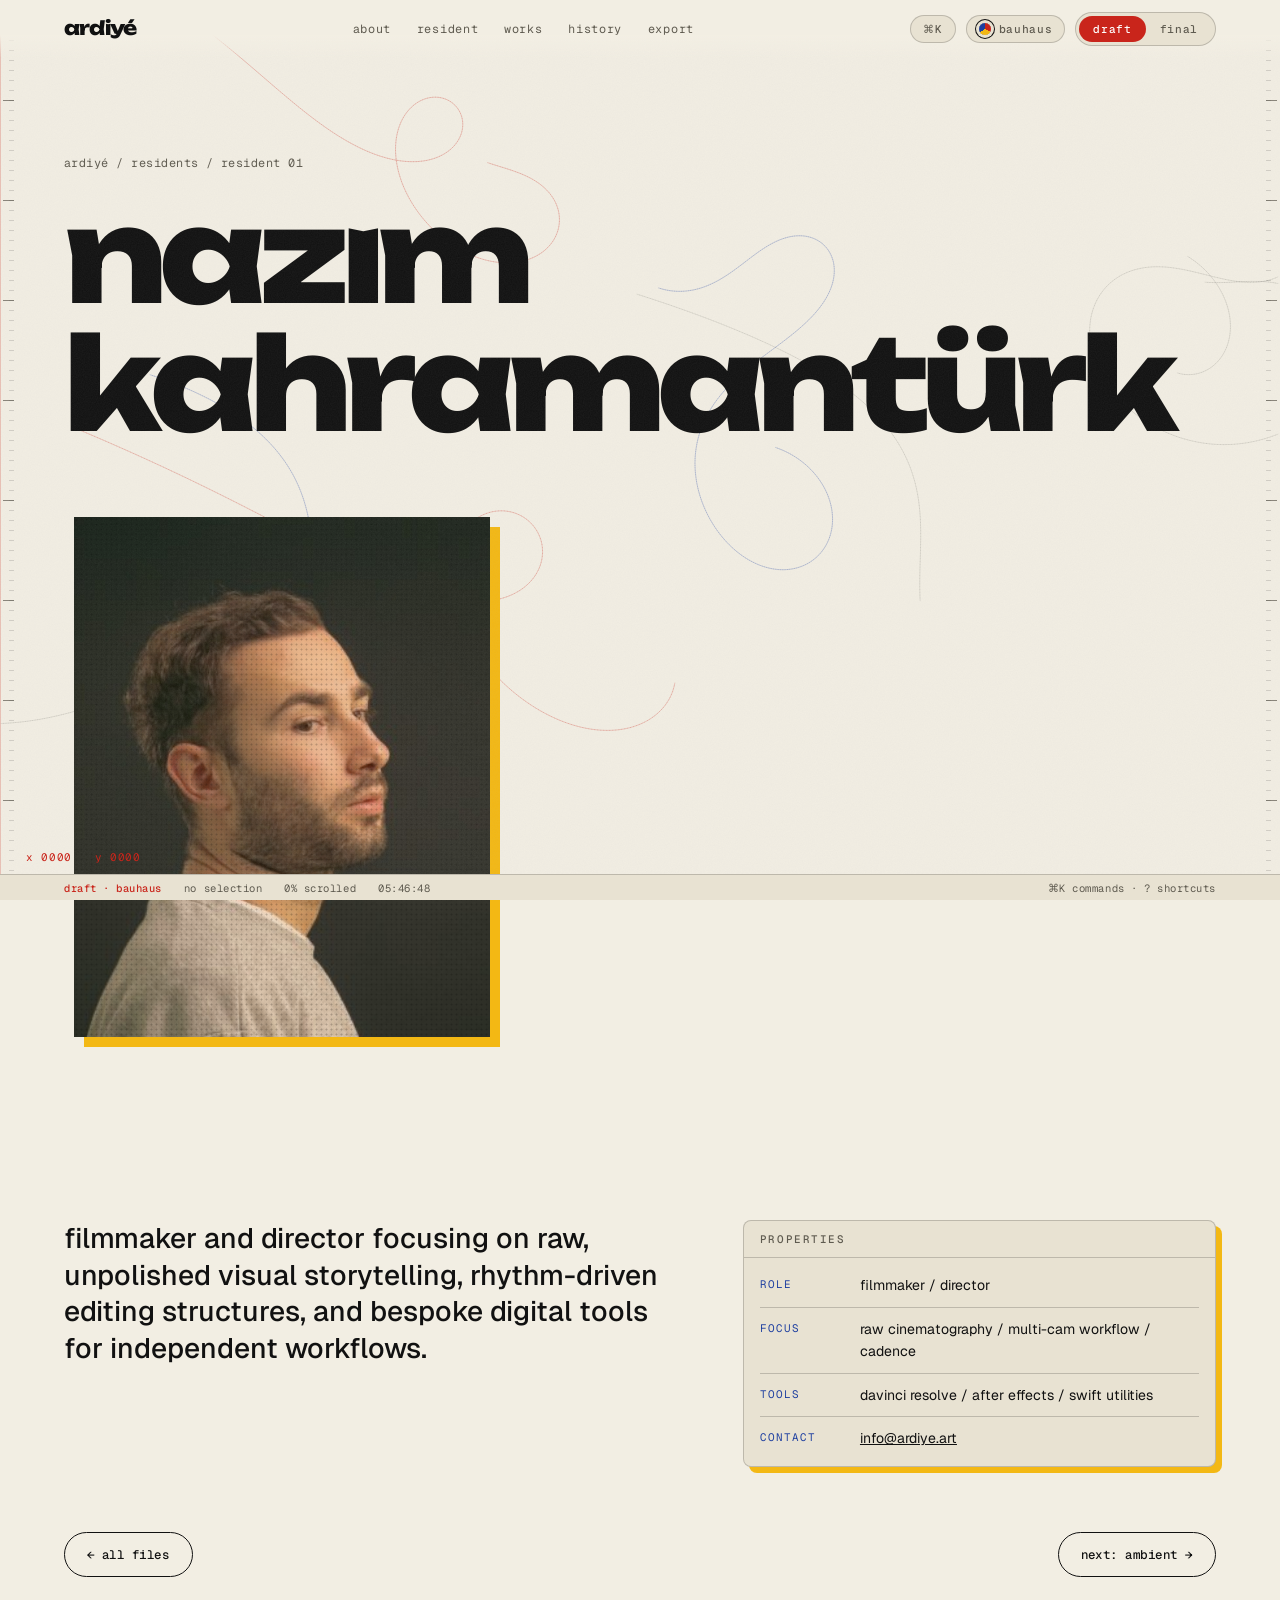
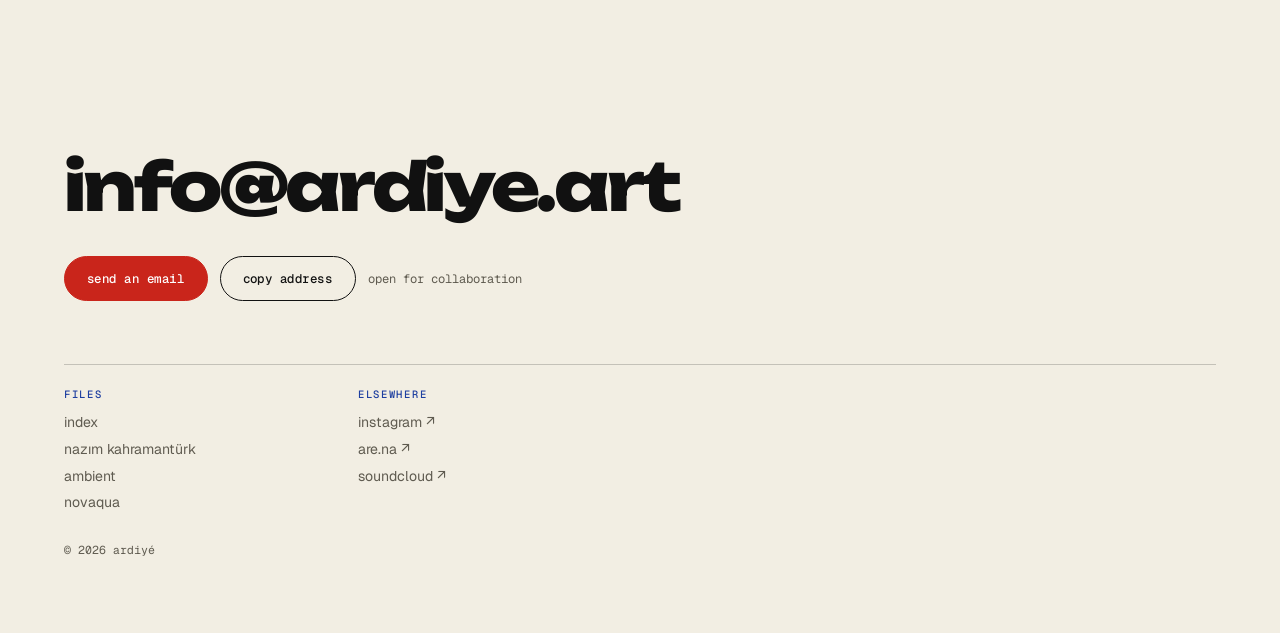
==== commit 8d454fb3: "Add files via upload" ====
--- a/artist-nazim.html
+++ b/artist-nazim.html
@@ -1,84 +1,50 @@
 <!DOCTYPE html>
-<html lang="tr">
+<html lang="en">
 <head>
   <meta charset="UTF-8">
   <meta name="viewport" content="width=device-width, initial-scale=1.0, viewport-fit=cover">
-  <meta http-equiv="Content-Security-Policy" content="upgrade-insecure-requests">
-  <title>nazım kahramantürk — resident 01 // ardiyé</title>
+  <title>nazım kahramantürk — resident // ardiyé</title>
+  <meta name="description" content="nazım kahramantürk: filmmaker and director working with raw visual storytelling, rhythm-driven editing and bespoke digital tools. Resident at ardiyé.">
+  <meta name="theme-color" content="#f2eee3">
+  <link rel="canonical" href="https://www.ardiye.art/artist-nazim.html">
+  <meta property="og:title" content="nazım kahramantürk — resident // ardiyé">
+  <meta property="og:description" content="nazım kahramantürk: filmmaker and director working with raw visual storytelling, rhythm-driven editing and bespoke digital tools. Resident at ardiyé.">
+  <meta property="og:url" content="https://www.ardiye.art/artist-nazim.html">
+  <meta property="og:site_name" content="ardiyé">
+  <link rel="preconnect" href="https://fonts.googleapis.com">
+  <link rel="preconnect" href="https://fonts.gstatic.com" crossorigin>
+  <link rel="stylesheet" href="https://fonts.googleapis.com/css2?family=Unbounded:wght@500;800&amp;family=Geist:wght@400;500;700&amp;family=Geist+Mono:wght@400;500&amp;display=swap" media="print" onload="this.media='all'">
+  <noscript><link rel="stylesheet" href="https://fonts.googleapis.com/css2?family=Unbounded:wght@500;800&amp;family=Geist:wght@400;500;700&amp;family=Geist+Mono:wght@400;500&amp;display=swap"></noscript>
+  <script>document.documentElement.classList.add('js');try{var sc=localStorage.getItem('ardiye-scheme');if(['blue','yellow','black','red','ultra'].indexOf(sc)>-1)document.documentElement.dataset.scheme=sc}catch(e){}try{document.documentElement.dataset.mode=localStorage.getItem('ardiye-mode')==='final'?'final':'draft'}catch(e){document.documentElement.dataset.mode='draft'}</script>
   <link rel="stylesheet" href="style.css">
   <script src="app.js" defer></script>
+  <script type="application/ld+json">{"@context":"https://schema.org","@graph":[{"@type":"BreadcrumbList","itemListElement":[{"@type":"ListItem","position":1,"name":"ardiyé","item":"https://www.ardiye.art/"},{"@type":"ListItem","position":2,"name":"residents","item":"https://www.ardiye.art/#residents"},{"@type":"ListItem","position":3,"name":"nazım kahramantürk","item":"https://www.ardiye.art/artist-nazim.html"}]},{"@type":"Person","name":"nazım kahramantürk","url":"https://www.ardiye.art/artist-nazim.html","memberOf":{"@type":"Organization","name":"ardiyé","url":"https://www.ardiye.art/"}}]}</script>
 </head>
-<body>
-
-  <!-- HEADER -->
-  <header class="header header-detail">
-    <a href="index.html" class="logo">ardiyé</a>
-    <a href="index.html#residents" class="back-btn">&larr; [ back ]</a>
-  </header>
-
-  <!-- ARTIST HERO -->
-  <header class="artist-hero">
-    <h1 class="artist-name">
-      <span>resident // 01</span>
-      nazım kahramantürk
-    </h1>
-  </header>
-
-  <main>
-    <!-- PRACTITIONER SPEC & PORTRAIT -->
-    <section class="grid-section">
-      <div class="section-head">
-        <div class="artist-portrait-frame">
-          <img src="images/nazim-portrait.jpg" alt="nazım kahramantürk" class="parallax-img">
-        </div>
-      </div>
-      <div class="section-body">
-        <div class="text-body">
-          <p>filmmaker and director focusing on raw, unpolished visual storytelling, rhythm-driven editing structures, and bespoke digital tools for independent workflows.</p>
-        </div>
-
-        <ul class="spec-list">
-          <li class="spec-item">
-            <span class="spec-label">role</span>
-            <span class="spec-value">filmmaker / director</span>
-          </li>
-          <li class="spec-item">
-            <span class="spec-label">focus</span>
-            <span class="spec-value">raw cinematography / multi-cam workflow / cadence</span>
-          </li>
-          <li class="spec-item">
-            <span class="spec-label">software & tools</span>
-            <span class="spec-value">davinci resolve / after effects / swift utilities</span>
-          </li>
-        </ul>
-      </div>
-    </section>
-
-    <!-- FOOTER TRANSITION -->
-    <footer class="grid-section" id="contact">
-      <div class="section-head">
-        <div class="title-group">
-          <span class="section-num">&rarr;</span>
-          <h2 class="section-title">next</h2>
-        </div>
-        <p class="section-desc">continue exploring the residency archive.</p>
-      </div>
-      <div class="section-body">
-        <div class="footer-container">
-          <div class="footer-main-action">
-            <a href="artist-necef.html" class="footer-action-btn">
-              necef mengüverdi &rarr;
-            </a>
-            <span class="footer-note">resident // 02 — visual & spatial arts</span>
-          </div>
-          <nav class="social-nav" aria-label="Navigasyon">
-            <a href="index.html#residents">all residents &nearr;</a>
-            <a href="index.html">main index &nearr;</a>
-          </nav>
-        </div>
-      </div>
-    </footer>
-  </main>
-
+<body class="dpage">
+<a class="skip" href="#main">skip to content</a>
+<canvas id="sketch" aria-hidden="true"></canvas>
+<div class="ruler l" aria-hidden="true"></div><div class="ruler r" aria-hidden="true"></div>
+<header class="bar"><a class="logo" href="index.html" aria-label="ardiyé, home">ardiyé</a>
+<nav class="nav" aria-label="Main"><a href="index.html#narrative">about</a><a href="index.html#residents">resident</a><a href="index.html#works">works</a><a href="index.html#log">history</a><a href="index.html#contact">export</a></nav>
+<div class="tools"><button class="cmdk" id="cmdk" type="button" aria-label="Open command palette">&#8984;K</button><button class="scheme" id="scheme" type="button" aria-label="Change colour scheme"><i aria-hidden="true"></i><span>bauhaus</span></button><div class="mode" role="group" aria-label="View mode"><button type="button" data-mode="draft" aria-pressed="true">draft</button><button type="button" data-mode="final" aria-pressed="false">final</button></div></div></header>
+<p class="readout" id="readout" aria-hidden="true">x 0000 &nbsp; y 0000</p>
+<button class="reset" id="reset" type="button" hidden>reset layout</button>
+<main id="main">
+<section class="sec dhero"><p class="mono"><a href="index.html">ardiyé</a> / <a href="index.html#residents">residents</a> / resident 01</p>
+<h1>nazım kahramantürk</h1>
+<div class="sel dimg tall" data-name="image — resident 01"><div class="art"><img src="images/nazim-portrait.jpg" width="400" height="500" alt="nazım kahramantürk" decoding="async" style="object-position:center 25%"></div></div></section>
+<section class="sec dbody"><p class="prose">filmmaker and director focusing on raw, unpolished visual storytelling, rhythm-driven editing structures, and bespoke digital tools for independent workflows.</p><aside class="panel"><p class="ph">properties</p><dl class="spec"><div><dt>role</dt><dd>filmmaker / director</dd></div><div><dt>focus</dt><dd>raw cinematography / multi-cam workflow / cadence</dd></div><div><dt>tools</dt><dd>davinci resolve / after effects / swift utilities</dd></div><div><dt>contact</dt><dd><a href="mailto:info@ardiye.art">info@ardiye.art</a></dd></div></dl></aside></section>
+<nav class="dnext" aria-label="Page navigation"><a class="btn" href="index.html#residents">&larr; all files</a><a class="btn" href="project-ambient.html">next: ambient &rarr;</a></nav>
+<footer class="sec exit dfoot" id="contact">
+    <p class="mail" id="mail">info@ardiye.art</p>
+    <div class="actions"><a class="btn solid" href="mailto:info@ardiye.art">send an email</a><button class="btn" type="button" id="copy">copy address</button><span id="copy-note" role="status">open for collaboration</span></div>
+    <!-- TODO: replace with the collective's real profile URLs -->
+    <div class="foot">
+      <div><h4>files</h4><a href="index.html">index</a><a href="artist-nazim.html">nazım kahramantürk</a><a href="project-ambient.html">ambient</a><a href="project-novaqua.html">novaqua</a></div>
+      <div><h4>elsewhere</h4><a href="https://instagram.com" target="_blank" rel="noopener noreferrer">instagram &nearr;</a><a href="https://are.na" target="_blank" rel="noopener noreferrer">are.na &nearr;</a><a href="https://soundcloud.com" target="_blank" rel="noopener noreferrer">soundcloud &nearr;</a></div>
+      
+    </div>
+    <p class="colophon">&copy; <span id="year">2026</span> ardiyé</p></footer>
+</main>
 </body>
 </html>
--- a/style.css
+++ b/style.css
@@ -1,593 +1,230 @@
-/* =======================================================
-   ARDIYÉ // PURE BAUHAUS DESIGN SYSTEM
-   Master Stylesheet — 100% Responsive & Hardware-Accelerated
-   ======================================================= */
-@import url('https://fonts.googleapis.com/css2?family=Space+Grotesk:wght@300;400;600;700&display=swap');
-
-:root {
-  --b-bg: #f5f2eb;       
-  --b-ink: #111111;      
-  --b-red: #da291c;      
-  
-  --border-main: 2.5px solid var(--b-ink);
-  --pad: clamp(16px, 4vw, 50px);
-  --h-height: clamp(56px, 7vh, 80px);
-  --f-main: 'Space Grotesk', -apple-system, BlinkMacSystemFont, "Segoe UI", Roboto, sans-serif;
-}
-
-*, *::before, *::after { 
-  box-sizing: border-box; 
-  margin: 0; 
-  padding: 0; 
-}
-
-html { 
-  scroll-behavior: smooth; 
-  scroll-padding-top: var(--h-height);
-  background: var(--b-bg); 
-  -webkit-text-size-adjust: 100%;
-}
-
-body {
-  background-color: var(--b-bg);
-  color: var(--b-ink);
-  font-family: var(--f-main);
-  font-size: clamp(16px, 1.2vw, 18px);
-  line-height: 1.5;
-  text-transform: lowercase; 
-  text-rendering: optimizeLegibility;
-  -webkit-font-smoothing: antialiased;
-  -moz-osx-font-smoothing: grayscale;
-  overflow-x: hidden;
-  width: 100%;
-}
-
-a, button { 
-  text-decoration: none; 
-  color: inherit; 
-  outline: none; 
-  background: none; 
-  border: none; 
-  cursor: pointer; 
-}
-
-/* --- HEADER & NAVIGATION --- */
-.header {
-  position: fixed; 
-  top: 0; 
-  left: 0; 
-  width: 100%; 
-  height: var(--h-height);
-  display: grid;
-  grid-template-columns: 35% 65%;
-  background: var(--b-bg);
-  border-bottom: var(--border-main);
-  z-index: 1000;
-  transform: translateZ(0);
-}
-
-.logo { 
-  font-weight: 700; 
-  font-size: clamp(1.3rem, 2vw, 2rem); 
-  padding: 0 var(--pad); 
-  border-right: var(--border-main);
-  height: 100%; 
-  display: flex; 
-  align-items: center;
-  background-color: var(--b-ink); 
-  color: var(--b-bg);
-  width: 100%;
-  letter-spacing: -0.02em;
-  transition: color 0.15s ease;
-  white-space: nowrap;
-}
-.logo:hover { 
-  color: var(--b-red); 
-}
-
-.desktop-nav { 
-  display: grid; 
-  grid-template-columns: repeat(4, 1fr);
-  height: 100%; 
-  width: 100%;
-}
-
-.nav-link { 
-  padding: 0 10px; 
-  font-weight: 600;
-  border-right: var(--border-main);
-  display: flex; 
-  align-items: center; 
-  justify-content: center;
-  height: 100%;
-  background: var(--b-bg);
-  color: var(--b-ink);
-  transition: background-color 0.1s ease, color 0.1s ease;
-  white-space: nowrap;
-}
-.nav-link:last-child {
-  border-right: var(--border-main);
-}
-.nav-link:hover { 
-  background-color: var(--b-red); 
-  color: var(--b-bg); 
-}
-
-.menu-btn { 
-  display: none; 
-  padding: 0 var(--pad); 
-  font-family: var(--f-main);
-  font-weight: 700; 
-  font-size: clamp(0.9rem, 1.2vw, 1rem);
-  height: 100%; 
-  border-left: var(--border-main); 
-  background: var(--b-bg);
-  color: var(--b-ink);
-  transition: background-color 0.1s ease, color 0.1s ease;
-  white-space: nowrap;
-}
-.menu-btn:hover { 
-  background-color: var(--b-red); 
-  color: var(--b-bg); 
-}
-
-/* Detay Sayfaları İçin Özel Header */
-.header-detail {
-  display: flex !important;
-  justify-content: space-between;
-  align-items: stretch;
-  width: 100%;
-}
-.header-detail .logo {
-  width: auto;
-  flex: none;
-  border-right: var(--border-main);
-  padding: 0 var(--pad);
-}
-.header-detail .back-btn {
-  padding: 0 var(--pad);
-  height: 100%;
-  display: flex;
-  align-items: center;
-  font-weight: 700;
-  font-size: clamp(0.85rem, 1.2vw, 1rem);
-  border-left: var(--border-main);
-  background: var(--b-bg);
-  color: var(--b-ink);
-  transition: background-color 0.1s ease, color 0.1s ease;
-  white-space: nowrap;
-}
-.header-detail .back-btn:hover {
-  background-color: var(--b-red);
-  color: var(--b-bg);
-}
-
-/* --- MOBILE DRAWER --- */
-.mobile-drawer {
-  position: fixed; 
-  top: var(--h-height); 
-  left: 0; 
-  width: 100%;
-  max-height: calc(100vh - var(--h-height));
-  overflow-y: auto;
-  background: var(--b-bg); 
-  border-bottom: var(--border-main);
-  display: flex; 
-  flex-direction: column; 
-  transform: translateY(-100%); 
-  opacity: 0; 
-  pointer-events: none;
-  transition: transform 0.3s cubic-bezier(0.16, 1, 0.3, 1), opacity 0.25s ease; 
-  z-index: 999;
-}
-.mobile-drawer.is-open { 
-  transform: translateY(0); 
-  opacity: 1; 
-  pointer-events: auto; 
-}
-.mobile-drawer .nav-link { 
-  border-right: none; 
-  border-bottom: var(--border-main); 
-  padding: 18px var(--pad); 
-  justify-content: flex-start; 
-  font-size: 1.2rem;
-}
-.mobile-drawer .nav-link:last-child { 
-  border-bottom: none; 
-}
-.mobile-drawer .nav-link:hover { 
-  background-color: var(--b-red); 
-  color: var(--b-bg); 
-}
-
-/* --- HERO SECTION --- */
-.hero {
-  margin-top: var(--h-height); 
-  min-height: 38vh; 
-  padding: var(--pad); 
-  display: flex; 
-  align-items: flex-end;
-  border-bottom: var(--border-main);
-}
-.hero-title {
-  font-size: clamp(2.75rem, 9vw, 9.5rem);
-  font-weight: 700; 
-  line-height: 0.88; 
-  letter-spacing: -0.05em;
-  user-select: none;
-  word-break: break-word;
-}
-.hero-title span { 
-  display: block; 
-  font-size: clamp(0.95rem, 1.6vw, 1.7rem); 
-  font-weight: 400; 
-  color: var(--b-ink); 
-  margin-bottom: 12px; 
-  letter-spacing: 0; 
-}
-
-/* --- DETAIL PAGE HERO --- */
-.artist-hero {
-  margin-top: var(--h-height);
-  padding: var(--pad);
-  border-bottom: var(--border-main);
-  background: var(--b-bg);
-}
-.artist-name {
-  font-size: clamp(2.2rem, 6.5vw, 6rem);
-  font-weight: 700;
-  line-height: 0.95;
-  letter-spacing: -0.04em;
-  word-break: break-word;
-}
-.artist-name span {
-  display: block;
-  font-size: clamp(0.85rem, 1.2vw, 1.1rem);
-  font-weight: 400;
-  color: var(--b-ink);
-  margin-bottom: 8px;
-  letter-spacing: 0;
-}
-
-/* --- GRID SYSTEM & SECTIONS --- */
-.grid-section { 
-  border-bottom: var(--border-main); 
-  display: grid; 
-  grid-template-columns: 35% 65%; 
-  align-items: stretch; 
-  width: 100%;
-}
-
-.section-head { 
-  padding: var(--pad); 
-  border-right: var(--border-main); 
-  display: flex; 
-  flex-direction: column; 
-  justify-content: center; 
-  gap: 16px; 
-  height: 100%;
-}
-.title-group { 
-  display: flex; 
-  flex-direction: column; 
-  gap: 5px; 
-}
-.section-num { 
-  font-size: 1.1rem; 
-  font-weight: 700; 
-  color: var(--b-ink); 
-  border-bottom: 2.5px solid var(--b-ink); 
-  padding-bottom: 4px; 
-  width: max-content; 
-}
-.section-title { 
-  font-size: clamp(2rem, 3.8vw, 3.5rem); 
-  font-weight: 700; 
-  letter-spacing: -0.04em; 
-  line-height: 1; 
-}
-.section-desc { 
-  font-size: clamp(0.95rem, 1.25vw, 1.2rem); 
-  font-weight: 600; 
-  line-height: 1.4; 
-}
-
-.section-body { 
-  padding: var(--pad); 
-  height: 100%; 
-  display: flex; 
-  flex-direction: column; 
-  justify-content: center; 
-}
-
-/* --- TYPOGRAPHY --- */
-.text-body { 
-  font-size: clamp(1rem, 1.3vw, 1.25rem); 
-  display: flex; 
-  flex-direction: column; 
-  gap: 18px; 
-  font-weight: 400; 
-}
-
-/* --- GALLERY CARDS --- */
-.card-grid { 
-  display: grid; 
-  grid-template-columns: repeat(2, minmax(0, 1fr)); 
-  gap: clamp(14px, 2vw, 24px); 
-  width: 100%; 
-}
-
-.b-card { 
-  border: var(--border-main); 
-  padding: clamp(12px, 1.8vw, 18px); 
-  display: flex; 
-  flex-direction: column; 
-  gap: 12px;
-  background: var(--b-bg); 
-  color: var(--b-ink);
-  will-change: transform;
-  transform: translate3d(0, 0, 0);
-  transition: transform 0.15s ease-out, box-shadow 0.2s ease, background 0.15s ease, color 0.15s ease; 
-  min-width: 0;
-}
-.b-card:hover { 
-  box-shadow: 6px 6px 0px var(--b-ink); 
-  background: var(--b-red); 
-  color: var(--b-bg); 
-}
-
-.card-img { 
-  width: 100%; 
-  aspect-ratio: 4/3; 
-  border: var(--border-main); 
-  overflow: hidden; 
-  background: var(--b-ink);
-  position: relative;
-}
-.card-img.square { 
-  aspect-ratio: 1/1; 
-}
-.card-img img { 
-  width: 100%; 
-  height: 100%; 
-  object-fit: cover; 
-  filter: grayscale(100%) contrast(1.2); 
-  transform: scale(1.08) translate3d(0, 0, 0);
-  will-change: transform;
-  transition: filter 0.3s ease; 
-}
-.b-card:hover .card-img img { 
-  filter: grayscale(0%); 
-}
-
-.card-meta { 
-  font-size: clamp(0.8rem, 1vw, 0.9rem); 
-  font-weight: 700; 
-  border-bottom: 2.5px solid currentColor; 
-  padding-bottom: 6px; 
-  display: flex; 
-  justify-content: space-between; 
-}
-.card-title { 
-  font-size: clamp(1.25rem, 1.8vw, 2rem); 
-  font-weight: 700; 
-  letter-spacing: -0.5px; 
-  line-height: 1.1; 
-}
-.card-desc { 
-  font-size: clamp(0.9rem, 1.1vw, 1rem); 
-  line-height: 1.4; 
-}
-
-/* --- DETAIL SPEC LIST & MEDIA FRAMES --- */
-.spec-list {
-  list-style: none;
-  padding: 0;
-  margin: 0;
-  display: flex;
-  flex-direction: column;
-  gap: 12px;
-  border-top: var(--border-main);
-  padding-top: 20px;
-}
-.spec-item {
-  display: flex;
-  flex-direction: column;
-  gap: 3px;
-  font-size: clamp(0.9rem, 1.1vw, 1.05rem);
-  word-break: break-word;
-}
-.spec-label {
-  font-size: 0.8rem;
-  font-weight: 700;
-  letter-spacing: 0.5px;
-  color: rgba(17, 17, 17, 0.6);
-  text-transform: uppercase;
-}
-.spec-value {
-  font-weight: 600;
-  line-height: 1.35;
-}
-
-.artist-portrait-frame {
-  width: 100%;
-  aspect-ratio: 4/5;
-  border: var(--border-main);
-  overflow: hidden;
-  background: var(--b-ink);
-  position: relative;
-}
-.artist-portrait-frame img {
-  width: 100%;
-  height: 100%;
-  object-fit: cover;
-  object-position: center top;
-  filter: grayscale(100%) contrast(1.15);
-  display: block;
-}
-
-.detail-media-container {
-  width: 100%;
-  border: var(--border-main);
-  overflow: hidden;
-  background: var(--b-ink);
-  position: relative;
-}
-.detail-media-container img {
-  width: 100%;
-  height: 100%;
-  object-fit: cover;
-  display: block;
-  filter: grayscale(100%) contrast(1.15);
-}
-
-/* --- FOOTER / CONTACT --- */
-#contact {
-  background-color: var(--b-ink);
-  color: var(--b-bg);
-  padding-bottom: 0;
-}
-#contact .section-head {
-  border-right: 2.5px solid var(--b-bg);
-}
-#contact .section-num {
-  color: var(--b-bg);
-  border-bottom-color: var(--b-bg);
-}
-#contact .section-desc {
-  color: rgba(245, 242, 235, 0.7);
-}
-
-.footer-container {
-  display: flex;
-  align-items: center;
-  justify-content: space-between;
-  width: 100%;
-  gap: 24px;
-}
-.footer-main-action {
-  display: flex;
-  flex-direction: column;
-  gap: 8px;
-}
-.footer-action-btn {
-  display: inline-flex;
-  align-items: center;
-  gap: 12px;
-  padding: 12px 20px;
-  border: 2px solid var(--b-bg);
-  color: var(--b-bg);
-  font-weight: 700;
-  font-size: clamp(1rem, 1.4vw, 1.35rem);
-  letter-spacing: -0.5px;
-  transition: all 0.2s ease;
-  width: fit-content;
-}
-.footer-action-btn:hover {
-  background-color: var(--b-red);
-  border-color: var(--b-red);
-  color: var(--b-bg);
-  transform: translate(-3px, -3px);
-  box-shadow: 3px 3px 0px var(--b-bg);
-}
-.footer-note {
-  font-size: 0.85rem;
-  font-weight: 400;
-  color: rgba(245, 242, 235, 0.5);
-  letter-spacing: 0.5px;
-}
-
-.social-nav { 
-  display: flex; 
-  flex-direction: column; 
-  gap: 8px; 
-  font-weight: 600; 
-  font-size: clamp(0.95rem, 1.2vw, 1.1rem);
-  text-align: right; 
-}
-.social-nav a { 
-  color: var(--b-bg); 
-  transition: color 0.2s ease, padding 0.2s ease; 
-}
-.social-nav a:hover { 
-  color: var(--b-red); 
-  padding-right: 8px; 
-}
-
-/* --- RESPONSIVE BREAKPOINTS --- */
-@media (max-width: 1024px) {
-  .header:not(.header-detail) {
-    display: flex;
-    justify-content: space-between;
-    align-items: stretch;
-  }
-  .header:not(.header-detail) .logo {
-    width: auto;
-    flex: 1;
-  }
-  .desktop-nav { 
-    display: none; 
-  }
-  .menu-btn { 
-    display: flex; 
-    align-items: center; 
-    justify-content: center; 
-    flex-shrink: 0;
-  }
-  .grid-section { 
-    grid-template-columns: 1fr; 
-  }
-  .section-head { 
-    border-right: none; 
-    border-bottom: var(--border-main); 
-    padding: var(--pad);
-    gap: 12px;
-  }
-  #contact .section-head { 
-    border-right: none;
-    border-bottom: 2.5px solid var(--b-bg); 
-  }
-}
-
-@media (max-width: 680px) {
-  .card-grid { 
-    grid-template-columns: 1fr; 
-    gap: 16px;
-  }
-  .footer-container { 
-    flex-direction: column; 
-    align-items: flex-start; 
-    gap: 28px; 
-  }
-  .social-nav { 
-    text-align: left; 
-    width: 100%;
-    flex-direction: row;
-    flex-wrap: wrap;
-    gap: 16px;
-  }
-  .social-nav a:hover { 
-    padding-right: 0; 
-    color: var(--b-red); 
-  }
-  .hero {
-    min-height: 30vh;
-    padding-bottom: 24px;
-  }
-  .artist-portrait-frame {
-    aspect-ratio: 1/1;
-  }
-}
-
-@media (max-width: 380px) {
-  :root {
-    --pad: 14px;
-  }
-  .hero-title {
-    font-size: 2.4rem;
-  }
-  .footer-action-btn {
-    font-size: 0.95rem;
-    padding: 10px 16px;
-  }
-}
+:root{--bg:#f2eee3;--bg2:#e8e2d2;--ink:#111111;--ink-rgb:17,17,17;--mute:#5f5b50;--line:rgba(17,17,17,.2);--sel:#c9251b;--sel-rgb:201,37,27;--sel2:#1e3fa0;--yel:#f3b814;--on-sel:#fff;--disp:'Unbounded','Arial Black',system-ui,sans-serif;--sans:'Geist',system-ui,sans-serif;--mono:'Geist Mono',ui-monospace,Menlo,monospace;--pad:clamp(20px,5vw,72px)}
+
+
+/* every scheme stays inside the bauhaus space: red #c9251b, blue #1e3fa0, yellow #f3b814, black #111, cream #f2eee3 */
+:root[data-scheme=blue]{--bg:#f2eee3;--bg2:#e8e2d2;--ink:#111111;--ink-rgb:17,17,17;--mute:#5f5b50;--line:rgba(17,17,17,.2);--sel:#1e3fa0;--sel-rgb:30,63,160;--sel2:#c9251b;--yel:#f3b814;--on-sel:#fff}
+:root[data-scheme=yellow]{--bg:#f3b814;--bg2:#e6a912;--ink:#111111;--ink-rgb:17,17,17;--mute:#4d3d08;--line:rgba(17,17,17,.3);--sel:#c9251b;--sel-rgb:201,37,27;--sel2:#1e3fa0;--yel:#f2eee3;--on-sel:#fff}
+:root[data-scheme=black]{--bg:#111111;--bg2:#1c1c1c;--ink:#f2eee3;--ink-rgb:242,238,227;--mute:#a39e90;--line:rgba(242,238,227,.22);--sel:#f3b814;--sel-rgb:243,184,20;--sel2:#e0301f;--yel:#f3b814;--on-sel:#111}
+:root[data-scheme=red]{--bg:#c9251b;--bg2:#b61f16;--ink:#f2eee3;--ink-rgb:242,238,227;--mute:#f3d2c9;--line:rgba(242,238,227,.38);--sel:#f3b814;--sel-rgb:243,184,20;--sel2:#111111;--yel:#f3b814;--on-sel:#111}
+:root[data-scheme=ultra]{--bg:#1e3fa0;--bg2:#183486;--ink:#f2eee3;--ink-rgb:242,238,227;--mute:#c4cdee;--line:rgba(242,238,227,.32);--sel:#f3b814;--sel-rgb:243,184,20;--sel2:#f3b814;--yel:#f3b814;--on-sel:#111}
+.btn.solid{color:var(--on-sel)}
+.btn.solid:hover{color:var(--bg)}
+*{box-sizing:border-box;margin:0;padding:0}
+html{scroll-behavior:smooth;scroll-padding-top:70px;overflow-x:clip;background:var(--bg)}
+body{background:var(--bg);color:var(--ink);font:400 1rem/1.6 var(--sans);overflow-x:clip;-webkit-font-smoothing:antialiased}
+a{color:inherit;text-decoration:none}img{display:block;max-width:100%;height:auto}
+::selection{background:var(--yel);color:#111}
+:focus-visible{outline:2px solid var(--sel);outline-offset:4px}
+.mono{font:400 .74rem/1.7 var(--mono);letter-spacing:.04em;color:var(--mute)}.mono a:hover{color:var(--ink)}
+.skip{position:fixed;left:12px;top:-60px;background:var(--sel);color:var(--on-sel);padding:10px 16px;z-index:100;transition:top .2s}.skip:focus{top:12px}
+#sketch{position:fixed;inset:0;width:100%;height:100%;z-index:0;pointer-events:none}
+.ruler{position:fixed;top:0;bottom:0;width:14px;z-index:2;pointer-events:none;opacity:.7;background:repeating-linear-gradient(to bottom,var(--line) 0 1px,transparent 1px 10px),repeating-linear-gradient(to bottom,var(--mute) 0 1px,transparent 1px 100px);background-size:5px 100%,11px 100%;background-repeat:repeat-y;background-position:right top,right top}
+.ruler.l{left:0}.ruler.r{right:0;transform:scaleX(-1)}
+html[data-mode=final] .ruler,html[data-mode=final] .readout{display:none}
+.readout{position:fixed;left:26px;bottom:14px;z-index:60;font:400 .68rem var(--mono);color:var(--sel);letter-spacing:.06em;pointer-events:none}
+.bar{position:fixed;inset:0 0 auto 0;z-index:60;display:flex;align-items:center;justify-content:space-between;gap:16px;padding:12px var(--pad);background:linear-gradient(var(--bg) 60%,transparent)}
+.logo{font:800 1.2rem/1 var(--disp);letter-spacing:-.04em;text-transform:lowercase}
+.nav{display:flex;gap:clamp(10px,2vw,26px);font:400 .74rem var(--mono);letter-spacing:.06em}
+.nav a{color:var(--mute);padding:4px 0;border-bottom:1px solid transparent}.nav a:hover,.nav a.on{color:var(--ink);border-color:var(--sel)}
+.scheme{display:flex;align-items:center;gap:8px;border:1px solid var(--line);border-radius:99px;padding:6px 12px;background:var(--bg2);color:var(--mute);font:500 .7rem var(--mono);letter-spacing:.06em;cursor:pointer}.scheme:hover{color:var(--ink)}.scheme i{width:12px;height:12px;border-radius:50%;background:var(--sel);box-shadow:0 0 0 3px var(--bg2),0 0 0 4px var(--ink)}.tools{display:flex;gap:10px;align-items:center}
+.mode{display:flex;border:1px solid var(--line);border-radius:99px;padding:3px;background:var(--bg2)}
+.mode button{font:500 .7rem var(--mono);letter-spacing:.06em;color:var(--mute);background:none;border:0;padding:6px 14px;border-radius:99px;cursor:pointer}
+.mode button[aria-pressed=true]{background:var(--sel);color:var(--on-sel)}
+.sec{position:relative;z-index:1;padding:clamp(110px,17vh,190px) var(--pad) clamp(20px,5vh,60px)}
+.sel{position:relative}
+html[data-mode=draft] .sel::before{content:"";position:absolute;inset:-10px;border:1px solid transparent;pointer-events:none;z-index:3;transition:border-color .2s}
+html[data-mode=draft] .sel:hover::before{border-color:rgba(var(--sel-rgb),.45)}
+html[data-mode=draft] .sel.on::before{border-color:var(--sel)}
+html[data-mode=draft] .sel.on::after{content:"";position:absolute;inset:-14px;pointer-events:none;z-index:3;background:linear-gradient(var(--ink),var(--ink)) 0 0/7px 7px no-repeat,linear-gradient(var(--ink),var(--ink)) 100% 0/7px 7px no-repeat,linear-gradient(var(--ink),var(--ink)) 0 100%/7px 7px no-repeat,linear-gradient(var(--ink),var(--ink)) 100% 100%/7px 7px no-repeat}
+html[data-mode=draft] .sel{translate:var(--dx,0) var(--dy,0)}
+html[data-mode=draft] .sel,html[data-mode=draft] .sel *{-webkit-user-drag:none}
+@media (pointer:fine){html[data-mode=draft] .sel{cursor:grab}html[data-mode=draft] .sel.drag{cursor:grabbing}html[data-mode=draft] .sel.drag *{pointer-events:none}html[data-mode=draft]{cursor:crosshair}html[data-mode=draft] a,html[data-mode=draft] button{cursor:pointer}}
+.tagl,.dim{position:absolute;font:500 .62rem var(--mono);letter-spacing:.06em;color:var(--on-sel);background:var(--sel);padding:2px 7px;white-space:nowrap;z-index:4;pointer-events:none;opacity:0;transition:opacity .2s}
+.tagl{left:-10px;top:-32px}.dim{left:50%;bottom:-36px;transform:translateX(-50%)}
+.sel:hover>.tagl,.sel.on>.tagl,.sel.on>.dim{opacity:1}
+html[data-mode=final] .tagl,html[data-mode=final] .dim{display:none}
+.gx,.gy{position:fixed;left:0;top:0;z-index:55;pointer-events:none;background:var(--sel);opacity:.22}
+.gx{width:100%;height:1px}.gy{width:1px;height:100%}
+html[data-mode=final] .gx,html[data-mode=final] .gy{display:none}
+.reset{position:fixed;left:26px;bottom:34px;z-index:60;font:500 .68rem var(--mono);letter-spacing:.06em;color:var(--on-sel);background:var(--sel);border:0;border-radius:99px;padding:5px 12px;cursor:pointer}
+.reset[hidden]{display:none}
+html[data-mode=final] .reset{display:none}
+.nr{display:none}html[data-mode=final] .nr{display:inline;color:var(--sel)}
+#sketch{transition:opacity 1.2s}html[data-mode=final] #sketch{opacity:.3}
+.big span[data-w]{transition:opacity .35s,filter .35s}.big span.off{opacity:.1;filter:blur(4px)}
+.lyr{all:unset;box-sizing:border-box;width:100%;display:grid;grid-template-columns:18px 1fr;gap:4px 12px;padding:14px 16px;align-items:center;cursor:pointer}
+.lyr:focus-visible{outline:2px solid var(--sel);outline-offset:-2px}
+.layers li:hover{background:rgba(var(--sel-rgb),.08)}
+.lyr[aria-pressed=false] b{text-decoration:line-through;color:var(--mute)}.lyr[aria-pressed=false] .eye{opacity:.35}.lyr[aria-pressed=false] .eye::before{content:"";position:absolute;left:-2px;right:-2px;top:3px;height:1.5px;background:var(--sel);transform:rotate(-24deg)}
+.layers li{padding:0;display:block}.layers li:last-child{border:0}
+.phint{font:400 .68rem var(--mono);color:var(--mute);padding:10px 16px;border-top:1px solid var(--line)}
+.hero{min-height:100svh;display:flex;flex-direction:column;justify-content:flex-end;gap:clamp(30px,6vh,70px);padding-bottom:clamp(40px,8vh,90px)}
+.hero .top{position:absolute;top:clamp(78px,11vh,100px);left:var(--pad)}
+.hero h1{font:800 clamp(3.2rem,15.5vw,18rem)/.94 var(--disp);letter-spacing:-.05em;text-transform:uppercase;width:fit-content;max-width:100%;margin:0 10px}
+.hero h1 .w{display:block;white-space:nowrap}
+.hero h1 .w:first-child .ch,html[data-mode=final] .hero h1 .w:first-child .ch{color:var(--sel);-webkit-text-stroke-color:var(--sel)}
+.ch{display:inline-block;color:transparent;-webkit-text-stroke:1.5px var(--ink);transition:color .35s;transition-delay:0s;cursor:default}
+.ch:hover{color:var(--ink)}
+html[data-mode=final] .ch{color:var(--ink);transition-delay:calc(var(--i)*70ms);-webkit-text-stroke-color:var(--ink)}
+
+.no-js .ch,html:not(.js) .ch{color:var(--ink)}
+.intro{display:flex;justify-content:space-between;gap:30px;flex-wrap:wrap;align-items:flex-end}
+.deck{font:500 clamp(1.1rem,2.2vw,1.9rem)/1.3 var(--sans);max-width:24em;margin:0 10px}
+.deck s{color:var(--mute);text-decoration-color:var(--sel);text-decoration-thickness:2px}.deck b{font-weight:700;color:var(--sel)}
+.meta{text-align:right;max-width:21em}
+.split{display:grid;grid-template-columns:minmax(0,1.6fr) minmax(0,1fr);gap:clamp(30px,6vw,100px);align-items:start}
+.big{font:500 clamp(1.5rem,3.4vw,3.3rem)/1.18 var(--disp);letter-spacing:-.04em;text-transform:lowercase}.big em{font-style:normal;color:var(--sel)}
+.two{display:grid;grid-template-columns:1fr 1fr;gap:clamp(18px,3vw,40px);margin-top:clamp(24px,4vh,44px);color:var(--mute);font-size:.95rem;max-width:44rem}
+.panel{background:var(--bg2);border:1px solid var(--line);border-radius:8px;overflow:hidden}
+.ph{font:500 .68rem var(--mono);letter-spacing:.14em;text-transform:uppercase;color:var(--mute);padding:11px 16px;border-bottom:1px solid var(--line)}
+.layers{list-style:none}
+.layers li{border-bottom:1px solid var(--line);transition:background .2s}
+.layers li:last-child{border:0}.layers li:hover{background:rgba(var(--sel-rgb),.08)}
+.layers b{font:500 1.1rem var(--sans)}.layers span{grid-column:2;font-size:.85rem;color:var(--mute)}
+.eye{width:16px;height:10px;border:1.5px solid var(--sel);border-radius:50%;position:relative}.eye::after{content:"";position:absolute;inset:1px 5px;background:var(--sel);border-radius:50%}
+.res{display:grid;grid-template-columns:minmax(0,24rem) minmax(0,1fr);gap:clamp(30px,6vw,100px);align-items:center;margin:20px 14px 0}
+.photo .art img{width:100%;aspect-ratio:4/5;object-fit:cover;filter:grayscale(1) contrast(1.1);transition:filter .5s;background:var(--bg2)}
+.res:hover .photo .art img{filter:none}
+.info h2{font:800 clamp(2rem,5vw,4.8rem)/1 var(--disp);letter-spacing:-.05em;text-transform:lowercase;margin:12px 0 18px;overflow-wrap:anywhere}
+.info p:not(.mono){color:var(--mute);max-width:30em}
+.more{display:inline-block;margin-top:18px;font:500 .74rem var(--mono);letter-spacing:.06em;color:var(--sel);border-bottom:1px solid var(--sel);padding-bottom:2px}
+.sech{margin-bottom:clamp(30px,5vh,56px)}
+.boards{display:grid;grid-template-columns:1fr 1fr;gap:clamp(24px,4vw,60px);align-items:start}
+.anchor{position:absolute;margin-top:-80px}
+.board{position:relative;display:block;margin-top:44px;background:var(--bg2);border:1px solid var(--line);transition:border-color .3s,transform .4s}
+.board.low{margin-top:clamp(44px,12vw,160px)}
+.board:hover{border-color:var(--sel);transform:translateY(-4px)}
+.board::before{content:attr(data-name);position:absolute;left:0;top:-26px;font:500 .72rem var(--mono);letter-spacing:.04em;color:var(--sel)}
+.board .art img{width:100%;aspect-ratio:3/2;object-fit:cover;filter:grayscale(1) contrast(1.1);background:var(--bg2);transition:filter .5s}
+.board:hover .art img{filter:none}
+.cap{padding:clamp(18px,2.4vw,30px);display:grid;gap:8px}
+.cap h3{font:800 clamp(1.8rem,3.4vw,3.2rem)/1 var(--disp);letter-spacing:-.05em;text-transform:lowercase}
+.cap .sub{font:400 .74rem var(--mono);color:var(--mute);border-bottom:1px solid var(--line);padding-bottom:10px}
+.cap p:not(.sub){color:var(--ink);opacity:.82;font-size:.95rem}
+.hist{max-width:60rem}.hist h2,.exit h2{font:800 clamp(2.2rem,6.4vw,6.6rem)/1 var(--disp);letter-spacing:-.06em;text-transform:lowercase}.hist h2 em,.exit h2 em{font-style:normal;color:transparent;-webkit-text-stroke:1.5px var(--sel)}
+.note{color:var(--mute);margin:14px 0 26px;font-size:.9rem}
+.hist ol{list-style:none;border-top:1px solid var(--ink)}
+.hist li{display:grid;grid-template-columns:3.5rem 6rem 1fr auto;gap:16px;padding:16px 0;border-bottom:1px solid var(--line);align-items:baseline}
+.hist li b{font:500 .85rem var(--mono);color:var(--sel)}.hist time{font:400 .8rem var(--mono);color:var(--mute)}.hist li span{font:500 1.1rem/1.3 var(--sans)}.hist li em{font:400 .68rem var(--mono);font-style:normal;letter-spacing:.1em;text-transform:uppercase;border:1px solid var(--line);padding:2px 8px;border-radius:99px;color:var(--mute)}
+.exit{padding-bottom:50px}.lede{margin:18px 0 8px;color:var(--mute)}
+.mail{font:800 clamp(1.6rem,5.2vw,5.2rem)/1.1 var(--disp);letter-spacing:-.05em;margin:.3em 0 .5em;overflow-wrap:anywhere}
+.actions{display:flex;gap:12px;align-items:center;flex-wrap:wrap}
+.btn{display:inline-block;font:500 .78rem var(--mono);letter-spacing:.04em;padding:13px 22px;border:1px solid var(--ink);border-radius:99px;background:none;color:var(--ink);cursor:pointer;transition:background .2s,color .2s,border-color .2s}
+.btn:hover{background:var(--ink);color:var(--on-sel)}.btn.solid{background:var(--sel);border-color:var(--sel);color:var(--on-sel)}.btn.solid:hover{background:var(--ink);border-color:var(--ink)}
+#copy-note{font:400 .76rem var(--mono);color:var(--mute)}
+.foot{display:grid;grid-template-columns:repeat(4,minmax(0,1fr));gap:24px;margin-top:clamp(36px,7vh,80px);padding-top:22px;border-top:1px solid var(--line);font-size:.88rem}
+.foot h4{font:500 .66rem var(--mono);letter-spacing:.16em;text-transform:uppercase;color:var(--sel);margin-bottom:8px}.foot a{display:block;line-height:1.9;color:var(--mute)}.foot a:hover{color:var(--ink)}
+.colophon{margin-top:26px;font:400 .72rem var(--mono);color:var(--mute)}.colophon a:hover{color:var(--ink)}
+.dhero{padding-bottom:30px}.dhero h1{font:800 clamp(2.6rem,10vw,10rem)/1 var(--disp);letter-spacing:-.06em;text-transform:lowercase;margin:18px 0 clamp(34px,6vw,70px);overflow-wrap:anywhere}
+.dimg{width:min(100%,64rem);margin-left:10px}.dimg.tall{width:min(100%,26rem)}
+.dimg .art img{width:100%;aspect-ratio:3/2;object-fit:cover;background:var(--bg2)}.dimg.tall .art img{aspect-ratio:4/5}
+.dbody{display:grid;grid-template-columns:1.3fr 1fr;gap:clamp(24px,5vw,80px);align-items:start}
+.prose{font:500 clamp(1.2rem,2.2vw,1.9rem)/1.3 var(--sans)}
+.spec{padding:6px 16px}.spec div{display:grid;grid-template-columns:5.5rem 1fr;gap:12px;padding:10px 0;border-bottom:1px solid var(--line);font-size:.88rem}.spec div:last-child{border:0}
+.spec dt{font:400 .68rem var(--mono);letter-spacing:.1em;text-transform:uppercase;color:var(--sel);padding-top:3px}.spec a{text-decoration:underline}
+.dnext{position:relative;z-index:1;display:flex;justify-content:space-between;gap:12px;flex-wrap:wrap;margin:20px var(--pad) 0}
+@media (max-width:900px){.scheme span{display:none}.nav,.ruler,.readout{display:none}.split,.res,.boards,.dbody{grid-template-columns:1fr}.board.low{margin-top:44px}.two{grid-template-columns:1fr}.foot{grid-template-columns:1fr 1fr}.hist li{grid-template-columns:3rem 1fr}.hist li span,.hist li em{grid-column:2}.hist li em{justify-self:start}.meta{text-align:left}.hero{min-height:92svh}}
+@media (prefers-reduced-motion:reduce){*{transition:none!important}html{scroll-behavior:auto}}
+
+/* ===== extras ===== */
+body{padding-bottom:26px;animation:pagein .4s ease both}
+@keyframes pagein{from{opacity:0}to{opacity:1}}
+body.leaving{opacity:0;transition:opacity .2s}
+body::before{content:"";position:fixed;inset:0;pointer-events:none;z-index:2;opacity:.09;background-image:url("data:image/svg+xml,%3Csvg xmlns='http://www.w3.org/2000/svg' width='180' height='180'%3E%3Cfilter id='n'%3E%3CfeTurbulence type='fractalNoise' baseFrequency='.85' numOctaves='2' stitchTiles='stitch'/%3E%3CfeColorMatrix values='0 0 0 0 .5 0 0 0 0 .5 0 0 0 0 .5 0 0 0 .8 0'/%3E%3C/filter%3E%3Crect width='180' height='180' filter='url(%23n)'/%3E%3C/svg%3E")}
+.cmdk{background:var(--bg2);border:1px solid var(--line);border-radius:99px;padding:6px 12px;color:var(--mute);font:500 .7rem var(--mono);letter-spacing:.06em;cursor:pointer}.cmdk:hover{color:var(--ink);border-color:var(--ink)}
+.prog{position:fixed;left:0;top:0;height:2px;width:100%;background:var(--sel);transform:scaleX(0);transform-origin:left;z-index:80;pointer-events:none}
+.status{position:fixed;left:0;right:0;bottom:0;height:26px;z-index:58;background:var(--bg2);border-top:1px solid var(--line);display:flex;align-items:center;gap:22px;padding:0 var(--pad);font:400 .66rem var(--mono);letter-spacing:.05em;color:var(--mute);white-space:nowrap;overflow:hidden}
+.status span:first-child{color:var(--sel);font-weight:500}.status .st-r{margin-left:auto}
+.readout{bottom:36px}.reset{bottom:60px}
+html[data-mode=final] .status{display:none}html[data-mode=final] body{padding-bottom:0}
+.toast{position:fixed;left:50%;bottom:44px;transform:translate(-50%,16px);z-index:160;background:var(--ink);color:var(--bg);font:500 .74rem var(--mono);letter-spacing:.04em;padding:9px 16px;border-radius:99px;opacity:0;pointer-events:none;transition:opacity .25s,transform .25s}
+.toast.on{opacity:1;transform:translate(-50%,0)}
+.dots{position:fixed;right:30px;top:50%;transform:translateY(-50%);z-index:58;display:flex;flex-direction:column;gap:4px}
+.dots button{all:unset;box-sizing:border-box;width:22px;height:22px;display:grid;place-items:center;cursor:pointer}
+.dots button span{width:6px;height:6px;border-radius:50%;border:1px solid var(--ink);transition:transform .2s,background .2s}
+.dots button:hover span{transform:scale(1.5)}.dots button.on span{background:var(--sel);border-color:var(--sel);transform:scale(1.6)}
+.dots button:focus-visible{outline:2px solid var(--sel)}
+.gridov{position:fixed;inset:0;z-index:54;pointer-events:none;display:none;padding:0 var(--pad);grid-template-columns:repeat(12,1fr);gap:clamp(8px,1.5vw,20px)}
+html[data-grid=on] .gridov{display:grid}
+.gridov span{background:rgba(var(--sel-rgb),.07);border-inline:1px dashed rgba(var(--sel-rgb),.35)}
+.cmd{position:fixed;inset:0;z-index:150;background:rgba(var(--ink-rgb),.32);backdrop-filter:blur(2px);display:none;align-items:flex-start;justify-content:center;padding-top:14vh}
+.cmd.open{display:flex}
+.cmd .box{width:min(580px,92vw);background:var(--bg);border:1px solid var(--ink);box-shadow:8px 8px 0 var(--sel);font:400 .86rem var(--mono);outline:none}
+.cmd input{width:100%;background:none;border:0;border-bottom:1px solid var(--line);color:var(--ink);padding:16px;font:500 1rem var(--mono);outline:none}
+.cmd ul{list-style:none;max-height:46vh;overflow:auto}
+.cmd li{padding:10px 16px;display:flex;justify-content:space-between;gap:12px;cursor:pointer;color:var(--mute)}
+.cmd li[aria-selected=true]{background:var(--sel);color:var(--on-sel)}
+.cmd li kbd{font:inherit;opacity:.7}.cmd li.none{cursor:default}
+.cmd .hint{padding:9px 16px;border-top:1px solid var(--line);font-size:.68rem;color:var(--mute)}
+.cmd .ph{padding:12px 16px}
+.keys{padding:6px 16px}.keys div{display:grid;grid-template-columns:9.5rem 1fr;gap:12px;padding:8px 0;border-bottom:1px solid var(--line)}.keys div:last-child{border:0}.keys dt{color:var(--sel);font-weight:500}.keys dd{color:var(--ink)}
+.boot{position:fixed;inset:0;z-index:300;background:var(--bg);display:grid;place-content:center;gap:16px;text-align:left;font:500 .76rem var(--mono);letter-spacing:.08em;color:var(--mute);transition:opacity .45s,visibility .45s}
+.boot.done{opacity:0;visibility:hidden}
+.boot b{font:800 clamp(2.2rem,9vw,6rem)/1 var(--disp);color:var(--ink);letter-spacing:-.05em;text-transform:uppercase}
+.boot .bar2{height:3px;width:min(70vw,420px);background:var(--line)}.boot .bar2 i{display:block;height:100%;width:0;background:var(--sel)}
+.boot em{font-style:normal;color:var(--ink)}
+.ctag{position:fixed;left:0;top:0;z-index:120;pointer-events:none;background:var(--ink);color:var(--bg);font:500 .66rem var(--mono);letter-spacing:.06em;padding:4px 9px;border-radius:99px;opacity:0;white-space:nowrap;transition:opacity .15s}.ctag.on{opacity:1}
+.board:hover{transform:perspective(900px) translateY(-4px) rotateX(var(--rx,0deg)) rotateY(var(--ry,0deg))}
+.photo .art{transition:transform .2s;transform:perspective(900px) rotateX(var(--rx,0deg)) rotateY(var(--ry,0deg))}
+.marq{position:relative;z-index:1;overflow:hidden;border-block:1px solid var(--ink);margin:clamp(40px,8vh,90px) 0 0;background:var(--bg)}
+.marq .track{display:flex;align-items:center;gap:clamp(18px,3vw,40px);width:max-content;padding:14px 0;animation:marq 38s linear infinite}
+.marq:hover .track{animation-play-state:paused}
+.marq span{font:800 clamp(1.4rem,3.2vw,2.8rem)/1 var(--disp);letter-spacing:-.04em;text-transform:uppercase;white-space:nowrap}
+.marq .f{color:var(--ink)}.marq .o{color:transparent;-webkit-text-stroke:1.2px var(--ink)}
+.marq i{width:10px;height:10px;background:var(--sel);transform:rotate(45deg);flex:none}
+@keyframes marq{to{transform:translateX(-50%)}}
+.js .rv{opacity:0;transform:translateY(16px);transition:opacity .6s,transform .6s cubic-bezier(.2,.7,.2,1)}
+.js .rv.rv-in{opacity:1;transform:none}
+.js .rvi{clip-path:inset(0 0 100% 0);transition:clip-path 1s cubic-bezier(.2,.7,.2,1)}
+.js .rvi.rv-in{clip-path:inset(0)}
+.hero h1 .w.pulse .ch{animation:pulse .9s}
+@keyframes pulse{30%{color:var(--ink);-webkit-text-stroke-color:var(--ink);transform:translateY(-.06em)}}
+.btn:active{transform:scale(.97)}
+.foot a{background:linear-gradient(var(--sel),var(--sel)) 0 100%/0 1px no-repeat;transition:background-size .25s,color .2s}.foot a:hover{background-size:100% 1px;text-decoration:none}
+.more{transition:letter-spacing .25s}.board:hover .more,.res:hover .more{letter-spacing:.12em}
+@media (max-width:900px){.status,.dots,.ctag,.readout,.reset{display:none!important}body{padding-bottom:0}.cmdk{padding:6px 10px}}
+@media print{#sketch,.ruler,.bar,.status,.dots,.gridov,.readout,.reset,.prog,.marq,.boot,.toast,.cmd,.ctag,body::before{display:none!important}html,body{background:#fff!important;color:#000!important}.ch,.hero h1 .w:first-child .ch{color:#000!important;-webkit-text-stroke:0!important}.sec{padding-top:24px!important;min-height:0!important;page-break-inside:avoid}.js .rv,.js .rvi{opacity:1!important;transform:none!important;clip-path:none!important}}
+@media (prefers-reduced-motion:reduce){.marq .track{animation:none}body{animation:none}}
+
+/* bauhaus accents (blue + yellow follow --sel in other schemes) */
+.big em,.foot h4,.spec dt,.hist li b,.board::before,.cap .sub b{color:var(--sel2)}
+.marq i{background:var(--sel2)}.marq i:nth-of-type(3n+2){background:var(--yel)}.marq i:nth-of-type(3n){background:var(--sel)}
+.deck b{color:var(--sel)}.deck s{text-decoration-color:var(--sel2)}
+.dots button.on span{background:var(--sel2);border-color:var(--sel2)}
+.hist h2 em,.exit h2 em{-webkit-text-stroke-color:var(--sel2)}
+.eye{border-color:var(--sel2)}.eye::after{background:var(--sel2)}
+.panel{box-shadow:6px 6px 0 var(--yel)}
+.more{color:var(--sel2);border-color:var(--sel2)}
+.btn.solid{background:var(--sel);border-color:var(--sel)}
+.prog{background:linear-gradient(90deg,var(--sel) 0 33%,var(--yel) 33% 66%,var(--sel2) 66%)}
+.scheme i{background:conic-gradient(var(--sel) 0 33%,var(--yel) 0 66%,var(--sel2) 0)}
+
+
+/* ===== visual details ===== */
+.geo{position:absolute;z-index:0;right:var(--pad);top:clamp(90px,14vh,150px);width:clamp(150px,26vw,380px);height:auto;pointer-events:none;overflow:visible}
+.geo .g1{fill:var(--sel);animation:geo-spin 40s linear infinite;transform-origin:140px 140px}
+.geo .g2{fill:var(--sel2);mix-blend-mode:multiply}
+.geo .g3{fill:var(--yel);mix-blend-mode:multiply}
+.geo .g4{stroke:var(--ink);stroke-width:1;stroke-dasharray:3 5;opacity:.45}
+.geo2{top:auto;bottom:130px;width:clamp(140px,22vw,300px);opacity:.9}
+.geo2 .g1{fill:var(--sel2);transform-origin:200px 200px}
+@keyframes geo-spin{to{transform:rotate(360deg)}}
+@media (prefers-reduced-motion:reduce){.geo .g1{animation:none}}
+.hero .top,.hero h1,.intro{position:relative;z-index:1}
+.hero .top{position:absolute}
+/* section numbers + tick ruler */
+.sec[data-n]::before{content:attr(data-n);position:absolute;left:var(--pad);right:var(--pad);top:clamp(70px,10vh,110px);padding-top:16px;font:500 .7rem var(--mono);letter-spacing:.08em;text-transform:uppercase;color:var(--mute);background:repeating-linear-gradient(90deg,var(--ink) 0 1px,transparent 1px 12px) top left/100% 7px no-repeat,linear-gradient(var(--line),var(--line)) top left/100% 1px no-repeat}
+.sec[data-n]{padding-top:clamp(140px,21vh,230px)}
+/* hard colour offsets behind photos */
+.res .photo .art{box-shadow:12px 12px 0 var(--sel)}
+.board .art{position:relative}
+.board .art::after,.photo .art::after,.dimg .art::after{content:"";position:absolute;inset:0;pointer-events:none;background:radial-gradient(circle,rgba(var(--ink-rgb),.38) 0 .8px,transparent 1.2px) 0 0/5px 5px;mix-blend-mode:multiply;opacity:.55;transition:opacity .5s}
+.photo .art,.dimg .art{position:relative}
+.board:hover .art::after,.res:hover .photo .art::after{opacity:0}
+.dimg .art{box-shadow:10px 10px 0 var(--yel)}
+/* marquee separators become Bauhaus shapes */
+.marq i{display:inline-block;width:.7em;height:.7em;margin:0 1.1em;vertical-align:middle;background:var(--sel);border-radius:50%}
+.marq i:nth-of-type(3n+2){background:var(--sel2);border-radius:0}
+.marq i:nth-of-type(3n){background:var(--yel);border-radius:0;clip-path:polygon(50% 0,100% 100%,0 100%)}
+@media (max-width:900px){.geo{opacity:.55;width:42vw}.res .photo .art{box-shadow:8px 8px 0 var(--sel)}}
+@media print{.geo{display:none}}
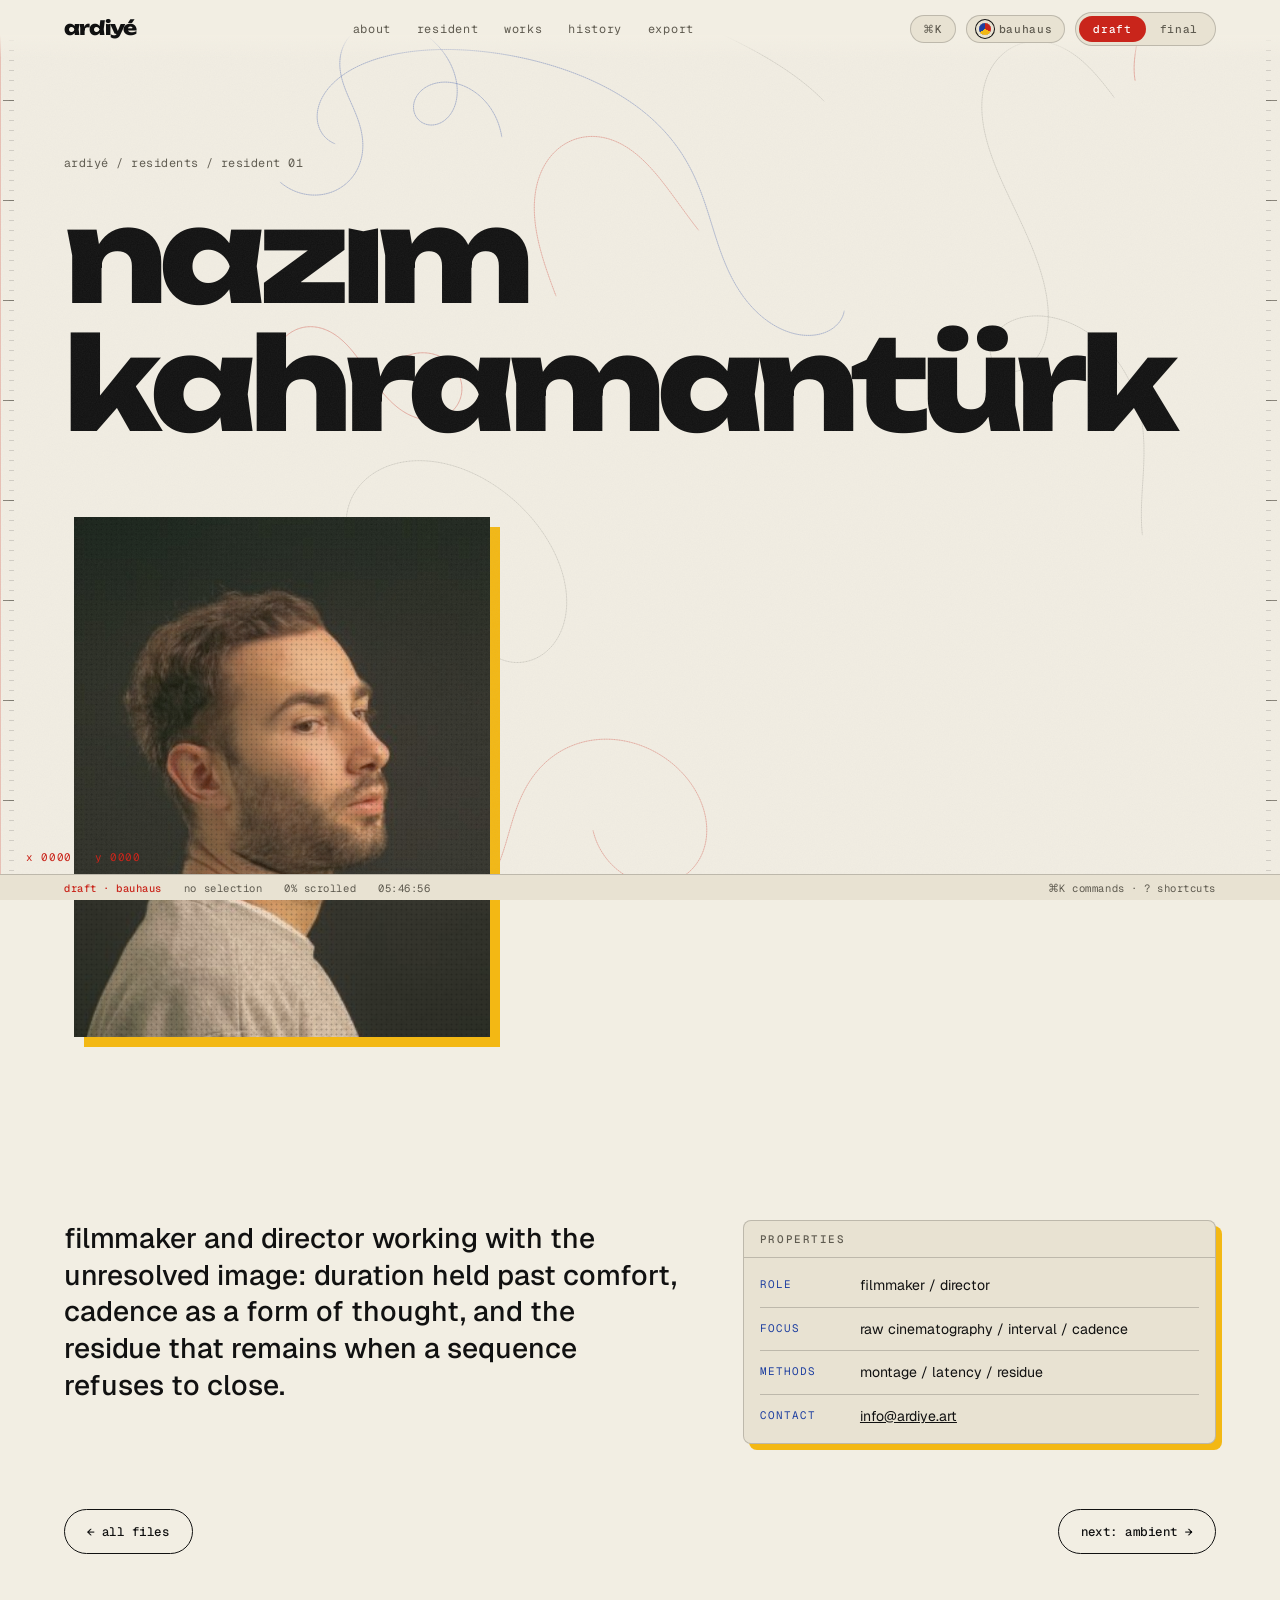
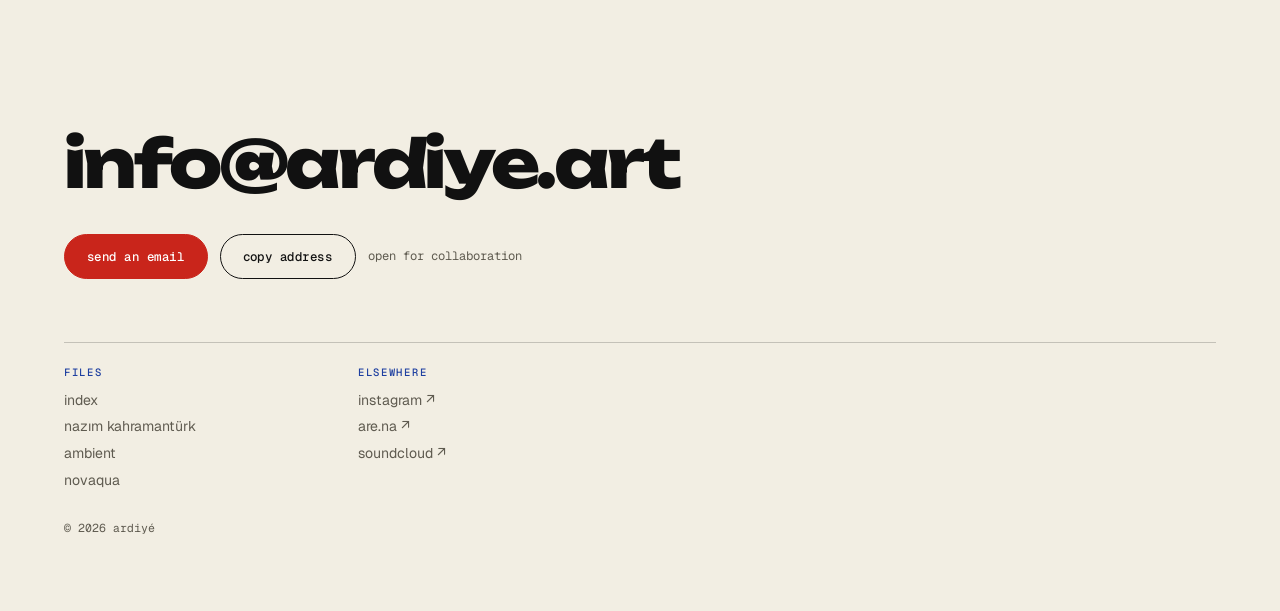
==== commit 62d4327e: "Add files via upload" ====
--- a/artist-nazim.html
+++ b/artist-nazim.html
@@ -4,11 +4,11 @@
   <meta charset="UTF-8">
   <meta name="viewport" content="width=device-width, initial-scale=1.0, viewport-fit=cover">
   <title>nazım kahramantürk — resident // ardiyé</title>
-  <meta name="description" content="nazım kahramantürk: filmmaker and director working with raw visual storytelling, rhythm-driven editing and bespoke digital tools. Resident at ardiyé.">
+  <meta name="description" content="nazım kahramantürk: filmmaker and director working with duration, cadence and the residue of the moving image. Resident at ardiyé.">
   <meta name="theme-color" content="#f2eee3">
   <link rel="canonical" href="https://www.ardiye.art/artist-nazim.html">
   <meta property="og:title" content="nazım kahramantürk — resident // ardiyé">
-  <meta property="og:description" content="nazım kahramantürk: filmmaker and director working with raw visual storytelling, rhythm-driven editing and bespoke digital tools. Resident at ardiyé.">
+  <meta property="og:description" content="nazım kahramantürk: filmmaker and director working with duration, cadence and the residue of the moving image. Resident at ardiyé.">
   <meta property="og:url" content="https://www.ardiye.art/artist-nazim.html">
   <meta property="og:site_name" content="ardiyé">
   <link rel="preconnect" href="https://fonts.googleapis.com">
@@ -33,7 +33,7 @@
 <section class="sec dhero"><p class="mono"><a href="index.html">ardiyé</a> / <a href="index.html#residents">residents</a> / resident 01</p>
 <h1>nazım kahramantürk</h1>
 <div class="sel dimg tall" data-name="image — resident 01"><div class="art"><img src="images/nazim-portrait.jpg" width="400" height="500" alt="nazım kahramantürk" decoding="async" style="object-position:center 25%"></div></div></section>
-<section class="sec dbody"><p class="prose">filmmaker and director focusing on raw, unpolished visual storytelling, rhythm-driven editing structures, and bespoke digital tools for independent workflows.</p><aside class="panel"><p class="ph">properties</p><dl class="spec"><div><dt>role</dt><dd>filmmaker / director</dd></div><div><dt>focus</dt><dd>raw cinematography / multi-cam workflow / cadence</dd></div><div><dt>tools</dt><dd>davinci resolve / after effects / swift utilities</dd></div><div><dt>contact</dt><dd><a href="mailto:info@ardiye.art">info@ardiye.art</a></dd></div></dl></aside></section>
+<section class="sec dbody"><p class="prose">filmmaker and director working with the unresolved image: duration held past comfort, cadence as a form of thought, and the residue that remains when a sequence refuses to close.</p><aside class="panel"><p class="ph">properties</p><dl class="spec"><div><dt>role</dt><dd>filmmaker / director</dd></div><div><dt>focus</dt><dd>raw cinematography / interval / cadence</dd></div><div><dt>methods</dt><dd>montage / latency / residue</dd></div><div><dt>contact</dt><dd><a href="mailto:info@ardiye.art">info@ardiye.art</a></dd></div></dl></aside></section>
 <nav class="dnext" aria-label="Page navigation"><a class="btn" href="index.html#residents">&larr; all files</a><a class="btn" href="project-ambient.html">next: ambient &rarr;</a></nav>
 <footer class="sec exit dfoot" id="contact">
     <p class="mail" id="mail">info@ardiye.art</p>
